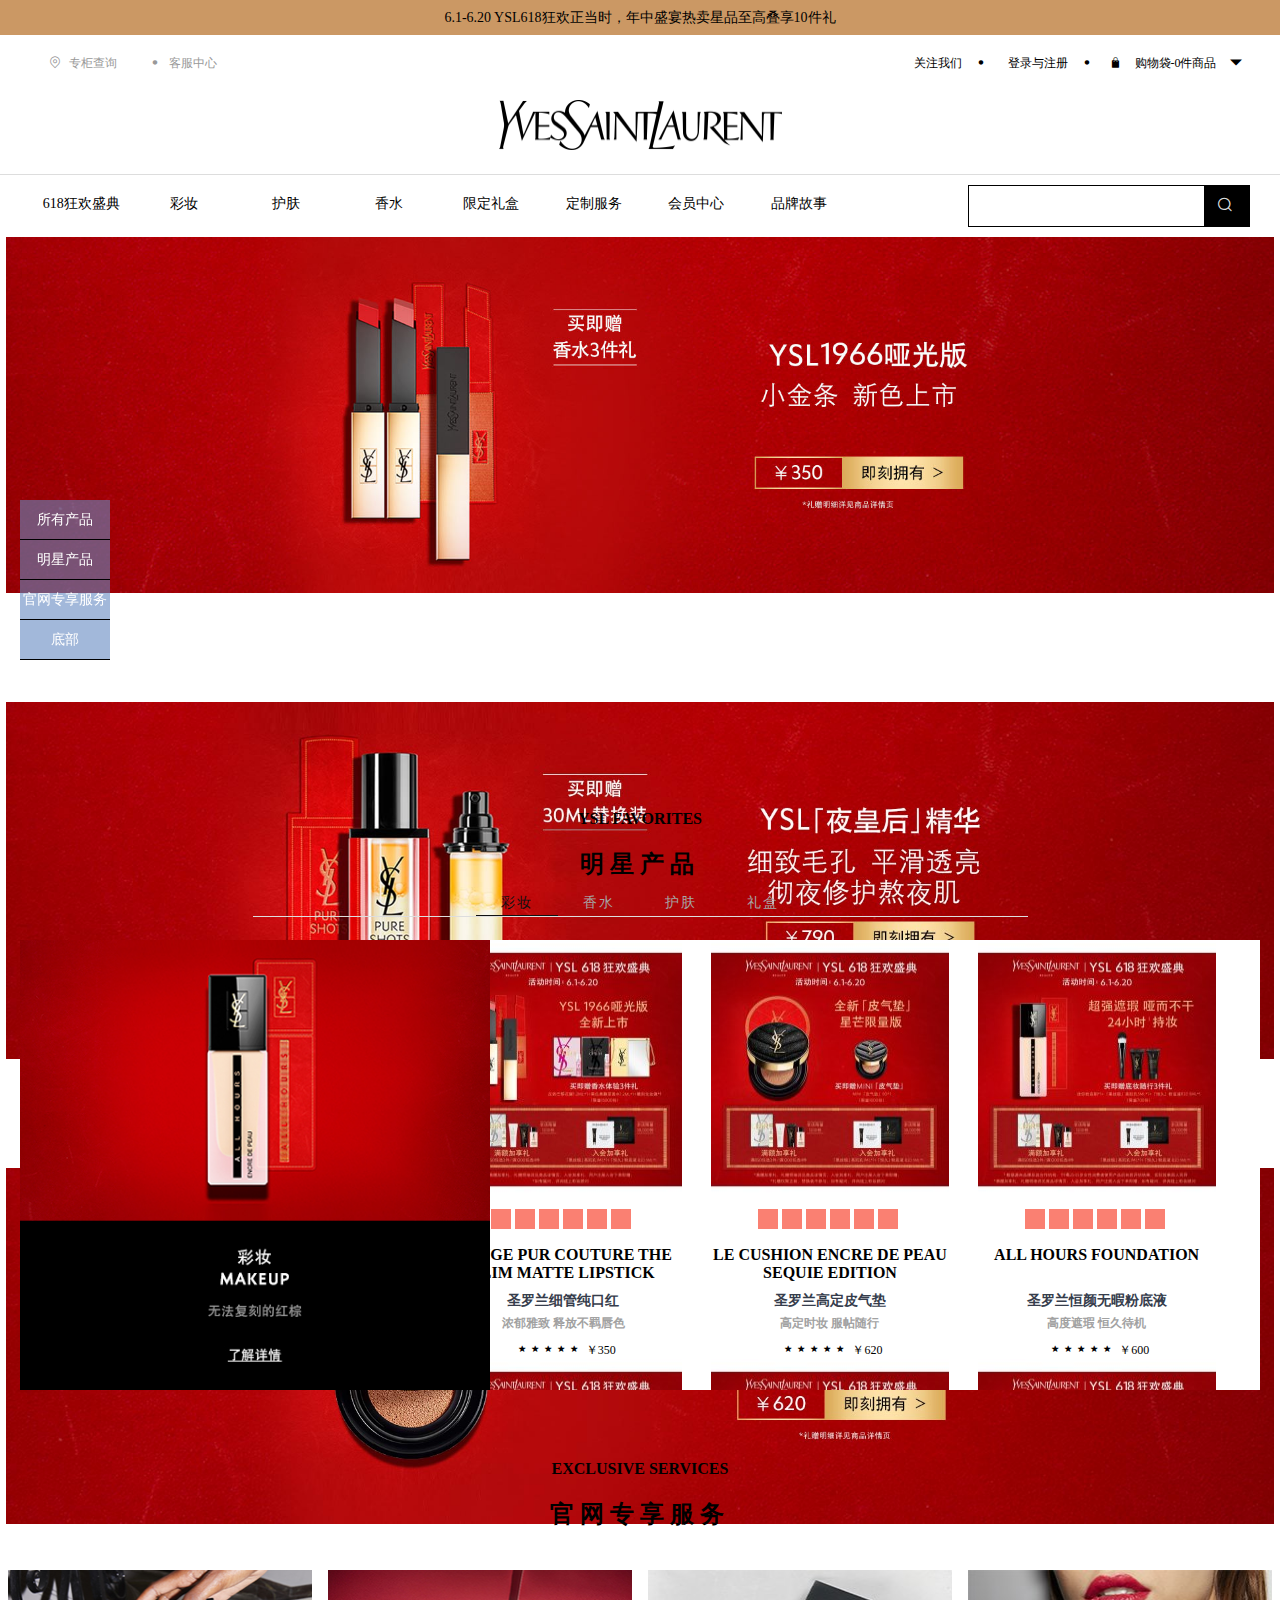
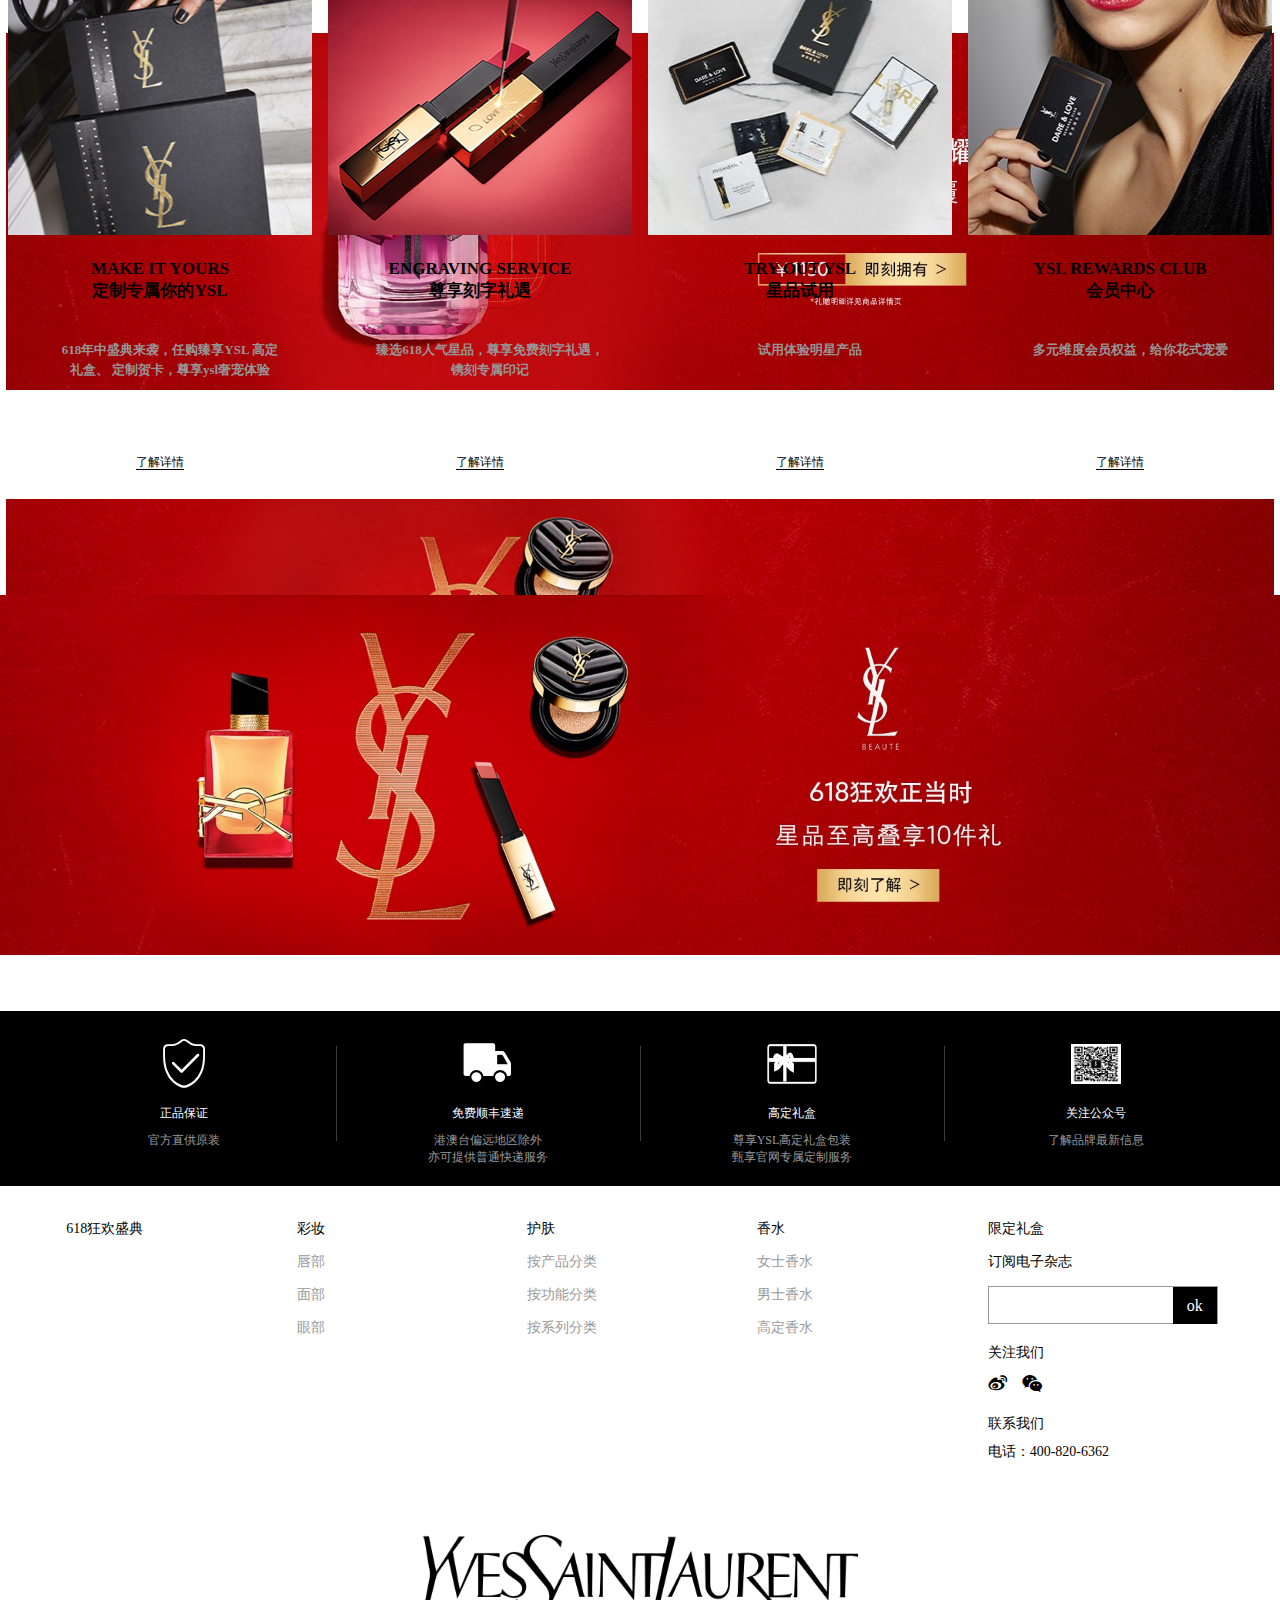
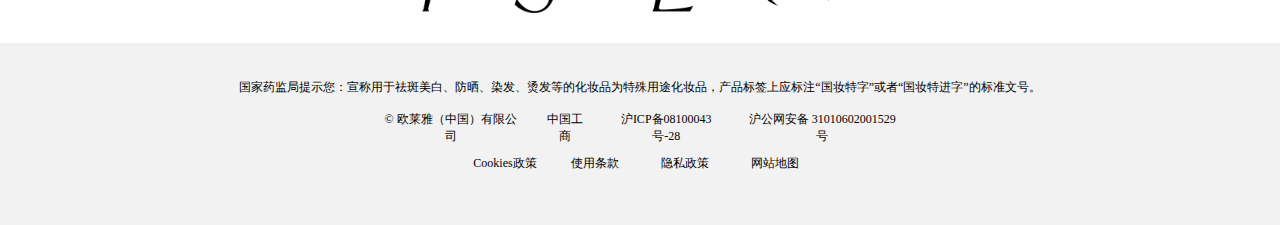
==== index.html @ fade4002 "第一次静态提交" ====
<!DOCTYPE html>
<html lang="en">

<head>
      <meta charset="UTF-8">
      <meta http-equiv="X-UA-Compatible" content="IE=edge">
      <meta name="viewport" content="width=device-width, initial-scale=1.0">
      <title>ysl:圣罗兰官网</title>
      <link rel="stylesheet" href="https://cdn.bootcdn.net/ajax/libs/Swiper/6.5.8/swiper-bundle.css">
      <link rel="stylesheet" href="./css/index.css">
      <link rel="stylesheet" href="./static/font/iconfont.css">
</head>

<body>
      <!-- 头部 -->
      <header class="section">
            <!-- 顶部信息栏 -->
            <p class="TopInformation">
                  6.1-6.20 YSL618狂欢正当时，年中盛宴热卖星品至高叠享10件礼
            </p>
            <div class="header-container">
                  <div class="header-containerLeft">
                        <ul>
                              <li>
                                    <span class="iconfont icon-location"></span>
                                    <a href="#none">专柜查询</a>
                              </li>
                              <li>
                                    <span class="iconfont icon-heidian"></span>
                                    <a href="#none" class="headerCall">客服中心</a>
                              </li>
                              <div class="callBox">
                                    <div class="callLeft">
                                          <h4>
                                                我能帮到您什么？
                                          </h4>
                                          <div class="callButton">
                                                <div>
                                                      <p><a href="">常见问题</a></p>
                                                      <p><a href="">订单跟踪</a></p>
                                                      <p><a href="">订购信息</a></p>
                                                </div>
                                                <div>
                                                      <p><a href="">选择我们的原因</a></p>
                                                      <p><a href="">送货与退货</a></p>
                                                      <p><a href="">通用销售条款</a></p>
                                                </div>
                                          </div>
                                    </div>
                                    <div class="callRight">
                                          <h4>联系我们</h4>
                                          <div>
                                                <p style="font-weight: 700;">400-820-6362(9:00-18:00)</p>
                                                <p><a href="">在线咨询</a></p>
                                                <p>我们提供一周五天服务</p>
                                          </div>
                                    </div>

                              </div>
                        </ul>
                        <ul class="header-containerRight">
                              <li class="attention">
                                    <span>关注我们</span>
                                    <span class="iconfont icon-heidian"></span>
                              </li>
                              <li>
                                    <span><a href="./register.html" style="color: black;">登录与注册</a></span>
                                    <span class="iconfont icon-heidian"></span>
                              </li>
                              <li>
                                    <span class="iconfont icon-gouwudai1"></span>
                                    <span>购物袋-0件商品</span>
                                    <span class="iconfont icon-sanjiaojiantou"></span>
                              </li>
                        </ul>
                        <div class="header-attention">
                              <div class="attentionLeft" style="margin-right: 30px;">
                                    <img src="./static/img/小程序.jpg" alt="">
                                    <p>小程序商场</p>
                              </div>
                              <div class="“attentionRight">
                                    <img src="./static/img/微信公众号.png" alt="">
                                    <p>微信公众号</p>
                              </div>

                        </div>
                  </div>
                  <!-- logo -->
                  <div class="logo">
                        <img src="./static/img/download.png" alt="">
                  </div>
            </div>
      </header>
      <!-- 导航 -->
      <nav>
            <div class="navSlide">
                  <div class="navbox">
                        <ul class="nav">
                              <li><a href="./index.html" >
                                          618狂欢盛典
                                    </a></li>
                              <li class="btn">彩妆</li>
                              <li class="btn">护肤</li>
                              <li class="btn">
                                    <a href="./list.html" >
                                          香水
                                    </a>
                              </li>
                              <li>限定礼盒</li>
                              <li>定制服务</li>
                              <li>会员中心</li>
                              <li>品牌故事</li>
                        </ul>
                        <!-- 搜索框 -->
                        <div class="navRight">
                              <form action="">
                                    <div class="search">
                                          <input type="text" id="search">
                                          <ul id="list">

                                          </ul>
                                          <span class="iconfont icon-fangdajing" style="font-size: 30px;"></span>
                                    </div>

                              </form>
                        </div>
                  </div>

                  <!-- 二级菜单 -->

                  <div class="submenu">
                        <!-- 彩妆二级菜单 -->
                        <div class="makeUpSubmenu">
                              <!-- 菜单 -->
                              <div class="submenuTop">
                                    <ul>
                                          <li>唇部</li>
                                          <li>唇膏</li>
                                          <li>唇釉</li>
                                    </ul>
                                    <ul>
                                          <li>面部</li>
                                          <li>妆前隔离</li>
                                          <li>粉底</li>
                                          <li>粉饼</li>
                                          <li>明彩笔</li>
                                          <li>散粉</li>
                                          <li>腮红</li>
                                    </ul>
                                    <ul>
                                          <li>眼部</li>
                                          <li>睫毛膏</li>
                                          <li>眉笔</li>
                                          <li>眼影</li>
                                    </ul>
                              </div>
                              <!-- 菜单图片 -->
                              <div class="submenuButton">
                                    <div class="ImgLeft">
                                          <img src="./static/img/小金条.jpg" alt="">
                                          <div>
                                                <p>YSL「小金条」N°1966</p>
                                                <p>无法复刻的红棕</p>
                                                <a href="https://www.yslbeautycn.com/item/00286YSL">了解详情</a>
                                          </div>
                                    </div>
                                    <div class="ImgRight">
                                          <img src="./static/img/气垫.jpg" alt="">
                                          <div>
                                                <p>YSL「皮气垫」星芒限定版</p>
                                                <p>高定闪片耀世来袭</p>
                                                <a href="https://www.yslbeautycn.com/item/00820YSL">了解详情</a>
                                          </div>

                                    </div>
                              </div>
                        </div>
                        <!-- 护肤二级菜单 -->
                        <div class="makeUpSubmenu">
                              <!-- 菜单 -->
                              <div class="submenuTop">
                                    <ul>
                                          <li>按产品分类</li>
                                          <li>隔离防晒</li>
                                          <li>卸妆清洁</li>
                                          <li>爽肤水</li>
                                          <li>精华</li>
                                          <li>面霜/乳液</li>
                                          <li>眼唇护理</li>
                                    </ul>
                                    <ul>
                                          <li>按功能分类</li>
                                          <li>全校青春</li>
                                          <li>至臻奢护</li>
                                          <li>基础亮颜</li>
                                    </ul>
                                    <ul>
                                          <li>按系列分类</li>
                                          <li>高能修护系列</li>
                                          <li>妍活青春</li>
                                          <li>藏金奢妍</li>
                                          <li>超模绝密</li>
                                    </ul>
                              </div>
                              <!-- 菜单图片 -->
                              <div class="submenuButton">
                                    <div class="ImgLeft">
                                          <img src="./static/img/精华.jpg" alt="">
                                          <div>
                                                <p>圣罗兰夜皇后精华</p>
                                                <p>细致毛孔 平滑透亮</p>
                                                <a href="https://www.yslbeautycn.com/item/00386YSL-002">了解详情</a>
                                          </div>
                                    </div>
                                    <div class="ImgRight">
                                          <img src="./static/img/防晒.jpg" alt="">
                                          <div>
                                                <p>高能小滴管防晒乳</p>
                                                <p>高能防晒 8倍轻薄</p>
                                                <a href="https://www.yslbeautycn.com/item/000226YSL-001">了解详情</a>
                                          </div>

                                    </div>
                              </div>
                        </div>

                        <!-- 香水二级菜单 -->
                        <div class="makeUpSubmenu">
                              <!-- 菜单 -->
                              <div class="submenuTop">
                                    <ul>
                                          <li>女士香水</li>
                                          <li>全新圣罗兰女士香水</li>
                                          <li>反转巴黎香水</li>
                                          <li>黑色奥飘茗香水</li>
                                    </ul>
                                    <ul>
                                          <li>男士香水</li>
                                          <li>Y男士香水</li>
                                    </ul>
                                    <ul>
                                          <li>高定香水</li>
                                          <li>衣典香水</li>
                                    </ul>
                              </div>
                              <!-- 菜单图片 -->
                              <div class="submenuButton">
                                    <div class="ImgLeft">
                                          <img src="./static/img/香水.jpg" alt="">
                                          <div>
                                                <p>全新圣罗兰女士香水</p>
                                                <p>刚柔并济 自在由我</p>
                                                <a href="https://www.yslbeautycn.com/item/00395YSL-002">了解详情</a>
                                          </div>
                                    </div>
                                    <div class="ImgRight">
                                          <img src="./static/img/翻转巴黎.jpg" alt="">
                                          <div>
                                                <p>圣罗兰反转巴黎女士香水</p>
                                                <p>爱 就要天翻地覆</p>
                                                <a href="https://www.yslbeautycn.com/item/000422YSL-002">了解详情</a>
                                          </div>

                                    </div>
                              </div>
                        </div>

                  </div>
            </div>
      </nav>
      <!-- 轮播图 -->
      <div class="swiper-container" id="swiper">
            <!-- 图片 -->
            <div class="swiper-wrapper">
                  <div class="swiper-slide">
                        <img src="./static/img/download.jpg" alt="">
                  </div>
                  <div class="swiper-slide">
                        <img src="./static/img/download-1.jpg" alt="">
                  </div>
                  <div class="swiper-slide">
                        <img src="./static/img/download-2.jpg" alt="">
                  </div>
                  <div class="swiper-slide">
                        <img src="./static/img/download-3.jpg" alt="">
                  </div>
                  <div class="swiper-slide">
                        <img src="./static/img/download-4.jpg" alt="">
                  </div>
            </div>
            <!-- 下一个按钮 -->
            <div class="swiper-button-next"></div>
            <!-- <div class="swiper-button-next swiper-button-white" style="width: 20px;"></div> -->
            <!-- 上一个按钮 -->
            <div class="swiper-button-prev"></div>
            <!-- <div class="swiper-button-prev swiper-button-white"></div> -->
            <!-- 分页器 -->
            <div class="swiper-pagination"></div>
      </div>
      <!-- 主体部分 -->
      <main>
            <!-- 明星产品 -->
            <div class="section">
                  <p>YSL FAVORITES</p>
                  <p class="title-cn">明星产品</p>
                  <div>
                        <ul class="favorites-nav">
                              <li class="active">彩妆</li>
                              <li>香水</li>
                              <li>护肤</li>
                              <li>礼盒</li>
                        </ul>
                        <!-- 选项卡 -->
                        <div class="tabbox">
                              <!-- 彩妆 -->
                              <div class="recommendation" style="z-index:99;">
                                    <!-- 左边的图片 -->
                                    <div class="recommendationImg">
                                          <img src="./static/img/01.jpg" alt="">
                                    </div>
                                    <!-- 右边的轮播图 -->
                                    <div class="swiper-container" id="box">
                                          <div class="swiper-wrapper">
                                                <!-- 第一页 -->
                                                <div class="swiper-slide" id="recommendationTabs">
                                                      <!-- 推荐口红 -->
                                                      <div class="tabimg">
                                                            <img src="./static/img/04.jpg" class="img" alt="">
                                                            <!-- 遮罩层 -->
                                                            <div class="mask">
                                                                  <p>立即购买</p>
                                                                  <a
                                                                        href="https://www.yslbeautycn.com/item/00286YSL-028">查看详情</a>
                                                            </div>
                                                            <div class="tabColour">
                                                                  <div class="tabColourSwapper">
                                                                        <span></span>
                                                                        <span></span>
                                                                        <span></span>
                                                                        <span></span>
                                                                        <span></span>
                                                                        <span></span>
                                                                        <span></span>
                                                                        <span></span>
                                                                        <span></span>
                                                                        <span></span>
                                                                        <span></span>
                                                                        <span></span>
                                                                        <span></span>
                                                                        <span></span>
                                                                        <span></span>
                                                                        <span></span>
                                                                        <span></span>
                                                                  </div>
                                                            </div>
                                                            <p class="taben">
                                                                  ROUGE PUR COUTURE THE SLIM MATTE LIPSTICK
                                                            </p>
                                                            <p class="tabcn">
                                                                  圣罗兰细管纯口红
                                                            </p>
                                                            <p class="tabFeature">
                                                                  浓郁雅致 释放不羁唇色
                                                            </p>
                                                            <div class="tabPrice">
                                                                  <div>
                                                                        <span class="iconfont icon-start"></span>
                                                                        <span class="iconfont icon-start"></span>
                                                                        <span class="iconfont icon-start"></span>
                                                                        <span class="iconfont icon-start"></span>
                                                                        <span class="iconfont icon-start"></span>

                                                                  </div>
                                                                  <span>￥350</span>
                                                            </div>

                                                      </div>
                                                      <!-- 推荐气垫 -->
                                                      <div class="tabimg">
                                                            <img src="./static/img/06.jpg" class="img" alt="">
                                                            <div class="mask">
                                                                  <p>立即购买</p>
                                                                  <a
                                                                        href="https://www.yslbeautycn.com/item/00286YSL-028">查看详情</a>
                                                            </div>
                                                            <div class="tabColour">
                                                                  <div class="tabColourSwapper">
                                                                        <span></span>
                                                                        <span></span>
                                                                        <span></span>
                                                                        <span></span>
                                                                        <span></span>
                                                                        <span></span>
                                                                        <span></span>
                                                                        <span></span>
                                                                        <span></span>
                                                                        <span></span>
                                                                        <span></span>
                                                                        <span></span>
                                                                        <span></span>
                                                                        <span></span>
                                                                        <span></span>
                                                                        <span></span>
                                                                        <span></span>
                                                                  </div>

                                                            </div>
                                                            <p class="taben">
                                                                  LE CUSHION ENCRE DE PEAU SEQUIE EDITION
                                                            </p>
                                                            <p class="tabcn">
                                                                  圣罗兰高定皮气垫
                                                            </p>
                                                            <p class="tabFeature">
                                                                  高定时妆 服帖随行
                                                            </p>
                                                            <div class="tabPrice">
                                                                  <div>
                                                                        <span class="iconfont icon-start"></span>
                                                                        <span class="iconfont icon-start"></span>
                                                                        <span class="iconfont icon-start"></span>
                                                                        <span class="iconfont icon-start"></span>
                                                                        <span class="iconfont icon-start"></span>

                                                                  </div>
                                                                  <span>￥620</span>
                                                            </div>

                                                      </div>


                                                      <!-- 推荐粉底液 -->
                                                      <div class="tabimg">
                                                            <img src="./static/img/07.jpg" class="img" alt="">
                                                            <div class="mask">
                                                                  <p>立即购买</p>
                                                                  <a
                                                                        href="https://www.yslbeautycn.com/item/00286YSL-028">查看详情</a>
                                                            </div>
                                                            <div class="tabColour">
                                                                  <div class="tabColourSwapper">
                                                                        <span></span>
                                                                        <span></span>
                                                                        <span></span>
                                                                        <span></span>
                                                                        <span></span>
                                                                        <span></span>
                                                                        <span></span>
                                                                        <span></span>
                                                                        <span></span>
                                                                        <span></span>
                                                                        <span></span>
                                                                        <span></span>
                                                                        <span></span>
                                                                        <span></span>
                                                                        <span></span>
                                                                        <span></span>
                                                                        <span></span>
                                                                  </div>
                                                            </div>
                                                            <p class="taben">
                                                                  ALL HOURS FOUNDATION
                                                            </p>
                                                            <p class="tabcn">
                                                                  圣罗兰恒颜无暇粉底液
                                                            </p>
                                                            <p class="tabFeature">
                                                                  高度遮瑕 恒久待机
                                                            </p>
                                                            <div class="tabPrice">
                                                                  <div>
                                                                        <span class="iconfont icon-start"></span>
                                                                        <span class="iconfont icon-start"></span>
                                                                        <span class="iconfont icon-start"></span>
                                                                        <span class="iconfont icon-start"></span>
                                                                        <span class="iconfont icon-start"></span>

                                                                  </div>
                                                                  <span>￥600</span>
                                                            </div>
                                                      </div>
                                                </div>
                                                <!-- 第二页 -->
                                                <div class="swiper-slide">
                                                      <!-- 推荐口红 -->
                                                      <div class="tabimg">
                                                            <img src="./static/img/03.jpg" class="img" alt="">
                                                            <div class="mask">
                                                                  <p>立即购买</p>
                                                                  <a
                                                                        href="https://www.yslbeautycn.com/item/00286YSL-028">查看详情</a>
                                                            </div>
                                                            <div class="tabColour">
                                                                  <div class="tabColourSwapper">
                                                                        <span></span>
                                                                        <span></span>
                                                                        <span></span>
                                                                        <span></span>
                                                                        <span></span>
                                                                        <span></span>
                                                                        <span></span>
                                                                        <span></span>
                                                                        <span></span>
                                                                        <span></span>
                                                                        <span></span>
                                                                        <span></span>
                                                                        <span></span>
                                                                        <span></span>
                                                                        <span></span>
                                                                        <span></span>
                                                                        <span></span>
                                                                  </div>
                                                            </div>
                                                            <p class="taben">
                                                                  ROUGE PUR COUTURE LIPSTICK
                                                            </p>
                                                            <p class="tabcn">
                                                                  圣罗兰纯口红
                                                            </p>
                                                            <p class="tabFeature">
                                                                  高定设计 馥郁纯正
                                                            </p>
                                                            <div class="tabPrice">
                                                                  <div>
                                                                        <span class="iconfont icon-start"></span>
                                                                        <span class="iconfont icon-start"></span>
                                                                        <span class="iconfont icon-start"></span>
                                                                        <span class="iconfont icon-start"></span>
                                                                        <span class="iconfont icon-start"></span>

                                                                  </div>
                                                                  <span>￥335</span>
                                                            </div>

                                                      </div>
                                                      <!-- 推荐气垫 -->
                                                      <div class="tabimg">
                                                            <img src="./static/img/02.jpg" class="img" alt="">
                                                            <div class="mask">
                                                                  <p>立即购买</p>
                                                                  <a
                                                                        href="https://www.yslbeautycn.com/item/00286YSL-028">查看详情</a>
                                                            </div>
                                                            <div class="tabColour">
                                                                  <div class="tabColourSwapper">
                                                                        <span></span>
                                                                        <span></span>
                                                                        <span></span>
                                                                        <span></span>
                                                                        <span></span>
                                                                        <span></span>
                                                                        <span></span>
                                                                        <span></span>
                                                                        <span></span>
                                                                        <span></span>
                                                                        <span></span>
                                                                        <span></span>
                                                                        <span></span>
                                                                        <span></span>
                                                                        <span></span>
                                                                        <span></span>
                                                                        <span></span>
                                                                  </div>

                                                            </div>
                                                            <p class="taben">
                                                                  VERNIS A LEVRES VINYL CREAM
                                                            </p>
                                                            <p class="tabcn">
                                                                  圣罗兰黑管唇釉
                                                            </p>
                                                            <p class="tabFeature">
                                                                  乳霜般舒适 胶质般闪耀 黑胶般持久
                                                            </p>
                                                            <div class="tabPrice">
                                                                  <div>
                                                                        <span class="iconfont icon-start"></span>
                                                                        <span class="iconfont icon-start"></span>
                                                                        <span class="iconfont icon-start"></span>
                                                                        <span class="iconfont icon-start"></span>
                                                                        <span class="iconfont icon-start"></span>

                                                                  </div>
                                                                  <span>￥335</span>
                                                            </div>

                                                      </div>


                                                      <!-- 推荐粉底液 -->
                                                      <div class="tabimg">
                                                            <img src="./static/img/05.jpg" class="img" alt="">
                                                            <div class="mask">
                                                                  <p>立即购买</p>
                                                                  <a
                                                                        href="https://www.yslbeautycn.com/item/00286YSL-028">查看详情</a>
                                                            </div>
                                                            <div class="tabColour">
                                                                  <div class="tabColourSwapper">
                                                                        <span></span>
                                                                        <span></span>
                                                                        <span></span>
                                                                        <span></span>
                                                                        <span></span>
                                                                        <span></span>
                                                                        <span></span>
                                                                        <span></span>
                                                                        <span></span>
                                                                        <span></span>
                                                                        <span></span>
                                                                        <span></span>
                                                                        <span></span>
                                                                        <span></span>
                                                                        <span></span>
                                                                        <span></span>
                                                                        <span></span>
                                                                  </div>
                                                            </div>
                                                            <p class="taben">
                                                                  ROUGE PUR COUTURE THE SLIM GLOW MATTE
                                                            </p>
                                                            <p class="tabcn">
                                                                  圣罗兰细管柔光纯口红
                                                            </p>
                                                            <p class="tabFeature">
                                                                  不羁新色 裸感哑光
                                                            </p>
                                                            <div class="tabPrice">
                                                                  <div>
                                                                        <span class="iconfont icon-start"></span>
                                                                        <span class="iconfont icon-start"></span>
                                                                        <span class="iconfont icon-start"></span>
                                                                        <span class="iconfont icon-start"></span>
                                                                        <span class="iconfont icon-start"></span>

                                                                  </div>
                                                                  <span>￥350</span>
                                                            </div>
                                                      </div>
                                                </div>
                                          </div>
                                          <div class="swiper-button-next"></div>
                                          <div class="swiper-button-prev"></div>
                                          <div class="swiper-pagination"></div>
                                    </div>


                              </div>
                              <!-- 香水 -->
                              <div class="recommendation">
                                    <!-- 左边的图片 -->
                                    <div class="recommendationImg">
                                          <img src="./static/img/香水1.jpg" alt="">
                                    </div>
                                    <!-- 右边的轮播图 -->
                                    <div class="swiper-container" id="box">
                                          <div class="swiper-wrapper">
                                                <!-- 第一页 -->
                                                <div class="swiper-slide" id="recommendationTabs">
                                                      <!-- 推荐口红 -->
                                                      <div class="tabimg">
                                                            <img src="./static/img/香水2.jpg" class="img" alt="">
                                                            <!-- 遮罩层 -->
                                                            <div class="mask">
                                                                  <p>立即购买</p>
                                                                  <a
                                                                        href="https://www.yslbeautycn.com/item/00286YSL-028">查看详情</a>
                                                            </div>
                                                            <div class="tabColour">
                                                                  <div class="tabColourSwapper">
                                                                        <!-- span -->
                                                                  </div>
                                                            </div>
                                                            <p class="taben">
                                                                  LIBRE EAU DE PARFUM
                                                            </p>
                                                            <p class="tabcn">
                                                                  圣罗兰自由之水
                                                            </p>
                                                            <p class="tabFeature">
                                                                  馥奇花香 肆意如我
                                                            </p>
                                                            <div class="tabPrice">
                                                                  <div>
                                                                        <span class="iconfont icon-start"></span>
                                                                        <span class="iconfont icon-start"></span>
                                                                        <span class="iconfont icon-start"></span>
                                                                        <span class="iconfont icon-start"></span>
                                                                        <span class="iconfont icon-start"></span>

                                                                  </div>
                                                                  <span>￥1130</span>
                                                            </div>

                                                      </div>
                                                      <!-- 推荐气垫 -->
                                                      <div class="tabimg">
                                                            <img src="./static/img/香水3.jpg" class="img" alt="">
                                                            <div class="mask">
                                                                  <p>立即购买</p>
                                                                  <a
                                                                        href="https://www.yslbeautycn.com/item/00286YSL-028">查看详情</a>
                                                            </div>
                                                            <div class="tabColour">
                                                                  <div class="tabColourSwapper">
                                                                        <!-- <span></span> -->
                                                                  </div>

                                                            </div>
                                                            <p class="taben">
                                                                  MON PARIS INTENSEMENT
                                                            </p>
                                                            <p class="tabcn">
                                                                  圣罗兰反转巴黎花耀香水
                                                            </p>
                                                            <p class="tabFeature">
                                                                  爱 就要天翻地覆
                                                            </p>
                                                            <div class="tabPrice">
                                                                  <div>
                                                                        <span class="iconfont icon-start"></span>
                                                                        <span class="iconfont icon-start"></span>
                                                                        <span class="iconfont icon-start"></span>
                                                                        <span class="iconfont icon-start"></span>
                                                                        <span class="iconfont icon-start"></span>

                                                                  </div>
                                                                  <span>￥1130</span>
                                                            </div>

                                                      </div>


                                                      <!-- 推荐粉底液 -->
                                                      <div class="tabimg">
                                                            <img src="./static/img/香水4.jpg" class="img" alt="">
                                                            <div class="mask">
                                                                  <p>立即购买</p>
                                                                  <a
                                                                        href="https://www.yslbeautycn.com/item/00286YSL-028">查看详情</a>
                                                            </div>
                                                            <div class="tabColour">
                                                                  <div class="tabColourSwapper">
                                                                        <!-- <span></span> -->

                                                                  </div>
                                                            </div>
                                                            <p class="taben">
                                                                  BLACK OPIUM EAU DE PARFUM SPRAY
                                                            </p>
                                                            <p class="tabcn">
                                                                  圣罗兰黑色奥飘茗女士香水
                                                            </p>
                                                            <p class="tabFeature">
                                                                  释放深邃神秘气息
                                                            </p>
                                                            <div class="tabPrice">
                                                                  <div>
                                                                        <span class="iconfont icon-start"></span>
                                                                        <span class="iconfont icon-start"></span>
                                                                        <span class="iconfont icon-start"></span>
                                                                        <span class="iconfont icon-start"></span>
                                                                        <span class="iconfont icon-start"></span>

                                                                  </div>
                                                                  <span>￥1130</span>
                                                            </div>
                                                      </div>
                                                </div>
                                                <!-- 第二页 -->
                                                <div class="swiper-slide">
                                                      <!-- 推荐口红 -->
                                                      <div class="tabimg">
                                                            <img src="./static/img/香水5.jpg" class="img" alt="">
                                                            <div class="mask">
                                                                  <p>立即购买</p>
                                                                  <a
                                                                        href="https://www.yslbeautycn.com/item/00286YSL-028">查看详情</a>
                                                            </div>
                                                            <div class="tabColour">
                                                                  <div class="tabColourSwapper">
                                                                        <!-- <span></span> -->

                                                                  </div>
                                                            </div>
                                                            <p class="taben">
                                                                  BLACK OPIUM EAU DE PARFUM SPRAY
                                                            </p>
                                                            <p class="tabcn">
                                                                  圣罗兰黑色奥飘茗女士香水
                                                            </p>
                                                            <p class="tabFeature">
                                                                  释放深邃神秘气息
                                                            </p>
                                                            <div class="tabPrice">
                                                                  <div>
                                                                        <span class="iconfont icon-start"></span>
                                                                        <span class="iconfont icon-start"></span>
                                                                        <span class="iconfont icon-start"></span>
                                                                        <span class="iconfont icon-start"></span>
                                                                        <span class="iconfont icon-start"></span>

                                                                  </div>
                                                                  <span>￥1130</span>
                                                            </div>

                                                      </div>
                                                      <!-- 推荐气垫 -->
                                                      <div class="tabimg">
                                                            <img src="./static/img/香水6.jpg" class="img" alt="">
                                                            <div class="mask">
                                                                  <p>立即购买</p>
                                                                  <a
                                                                        href="https://www.yslbeautycn.com/item/00286YSL-028">查看详情</a>
                                                            </div>
                                                            <div class="tabColour">
                                                                  <div class="tabColourSwapper">
                                                                        <!-- <span></span> -->

                                                                  </div>

                                                            </div>
                                                            <p class="taben">
                                                                  EAU DE PARFUM BLOUSE
                                                            </p>
                                                            <p class="tabcn">
                                                                  圣罗兰衣典香水 衬衣
                                                            </p>
                                                            <p class="tabFeature">
                                                                  高定花香 飘逸性感
                                                            </p>
                                                            <div class="tabPrice">
                                                                  <div>
                                                                        <span class="iconfont icon-start"></span>
                                                                        <span class="iconfont icon-start"></span>
                                                                        <span class="iconfont icon-start"></span>
                                                                        <span class="iconfont icon-start"></span>
                                                                        <span class="iconfont icon-start"></span>

                                                                  </div>
                                                                  <span>￥1450</span>
                                                            </div>

                                                      </div>


                                                      <!-- 推荐粉底液 -->
                                                      <div class="tabimg">
                                                            <img src="./static/img/香水7.jpg" class="img" alt="">
                                                            <div class="mask">
                                                                  <p>立即购买</p>
                                                                  <a
                                                                        href="https://www.yslbeautycn.com/item/00286YSL-028">查看详情</a>
                                                            </div>
                                                            <div class="tabColour">
                                                                  <div class="tabColourSwapper">
                                                                        <!-- <span></span> -->

                                                                  </div>
                                                            </div>
                                                            <p class="taben">
                                                                  MON PARIS FLORAL EAU DE PARFUM
                                                            </p>
                                                            <p class="tabcn">
                                                                  圣罗兰反转巴黎女士花溢香水
                                                            </p>
                                                            <p class="tabFeature">
                                                                  恣意逐爱 敢爱就来
                                                            </p>
                                                            <div class="tabPrice">
                                                                  <div>
                                                                        <span class="iconfont icon-start"></span>
                                                                        <span class="iconfont icon-start"></span>
                                                                        <span class="iconfont icon-start"></span>
                                                                        <span class="iconfont icon-start"></span>
                                                                        <span class="iconfont icon-start"></span>

                                                                  </div>
                                                                  <span>￥1130</span>
                                                            </div>
                                                      </div>
                                                </div>
                                          </div>
                                          <div class="swiper-button-next"></div>
                                          <div class="swiper-button-prev"></div>
                                          <div class="swiper-pagination"></div>
                                    </div>
                              </div>
                              <!-- 护肤 -->
                              <div class="recommendation">
                                    <!-- 左边的图片 -->
                                    <div class="recommendationImg">
                                          <img src="./static/img/护肤1.jpg" alt="">
                                    </div>
                                    <!-- 右边的轮播图 -->
                                    <div class="swiper-container" id="box">
                                          <div class="swiper-wrapper">
                                                <!-- 第一页 -->
                                                <div class="swiper-slide" id="recommendationTabs">
                                                      <!-- 推荐口红 -->
                                                      <div class="tabimg">
                                                            <img src="./static/img/护肤2.jpg" class="img" alt="">
                                                            <!-- 遮罩层 -->
                                                            <div class="mask">
                                                                  <p>立即购买</p>
                                                                  <a
                                                                        href="https://www.yslbeautycn.com/item/00286YSL-028">查看详情</a>
                                                            </div>
                                                            <div class="tabColour">
                                                                  <div class="tabColourSwapper">
                                                                        <!-- span -->
                                                                  </div>
                                                            </div>
                                                            <p class="taben">
                                                                  NIGHT REBOOT SERUM
                                                            </p>
                                                            <p class="tabcn">
                                                                  圣罗兰夜皇后精华
                                                            </p>
                                                            <p class="tabFeature">
                                                                  细致毛孔 平滑透亮
                                                            </p>
                                                            <div class="tabPrice">
                                                                  <div>
                                                                        <span class="iconfont icon-start"></span>
                                                                        <span class="iconfont icon-start"></span>
                                                                        <span class="iconfont icon-start"></span>
                                                                        <span class="iconfont icon-start"></span>
                                                                        <span class="iconfont icon-start"></span>

                                                                  </div>
                                                                  <span>￥790</span>
                                                            </div>

                                                      </div>
                                                      <!-- 推荐气垫 -->
                                                      <div class="tabimg">
                                                            <img src="./static/img/护肤3.jpg" class="img" alt="">
                                                            <div class="mask">
                                                                  <p>立即购买</p>
                                                                  <a
                                                                        href="https://www.yslbeautycn.com/item/00286YSL-028">查看详情</a>
                                                            </div>
                                                            <div class="tabColour">
                                                                  <div class="tabColourSwapper">
                                                                        <!-- <span></span> -->
                                                                  </div>

                                                            </div>
                                                            <p class="taben">
                                                                  AIRTHIN UV DEFENDER SPF50+/ PA++++
                                                            </p>
                                                            <p class="tabcn">
                                                                  圣罗兰高能小滴管防晒乳
                                                            </p>
                                                            <p class="tabFeature">
                                                                  高能防晒 8倍轻薄
                                                            </p>
                                                            <div class="tabPrice">
                                                                  <div>
                                                                        <span class="iconfont icon-start"></span>
                                                                        <span class="iconfont icon-start"></span>
                                                                        <span class="iconfont icon-start"></span>
                                                                        <span class="iconfont icon-start"></span>
                                                                        <span class="iconfont icon-start"></span>

                                                                  </div>
                                                                  <span>￥520</span>
                                                            </div>

                                                      </div>


                                                      <!-- 推荐粉底液 -->
                                                      <div class="tabimg">
                                                            <img src="./static/img/护肤4.jpg" class="img" alt="">
                                                            <div class="mask">
                                                                  <p>立即购买</p>
                                                                  <a
                                                                        href="https://www.yslbeautycn.com/item/00286YSL-028">查看详情</a>
                                                            </div>
                                                            <div class="tabColour">
                                                                  <div class="tabColourSwapper">
                                                                        <!-- <span></span> -->

                                                                  </div>
                                                            </div>
                                                            <p class="taben">
                                                                  TOP SECRETS INSTANT MOISTURE GLOW
                                                            </p>
                                                            <p class="tabcn">
                                                                  圣罗兰亮颜亮肌乳
                                                            </p>
                                                            <p class="tabFeature">
                                                                  平滑肌肤 长效水润 妆容持久无暇
                                                            </p>
                                                            <div class="tabPrice">
                                                                  <div>
                                                                        <span class="iconfont icon-start"></span>
                                                                        <span class="iconfont icon-start"></span>
                                                                        <span class="iconfont icon-start"></span>
                                                                        <span class="iconfont icon-start"></span>
                                                                        <span class="iconfont icon-start"></span>

                                                                  </div>
                                                                  <span>￥520</span>
                                                            </div>
                                                      </div>
                                                </div>
                                                <!-- 第二页 -->
                                                <div class="swiper-slide">
                                                      <!-- 推荐口红 -->
                                                      <div class="tabimg">
                                                            <img src="./static/img/护肤5.jpg" class="img" alt="">
                                                            <div class="mask">
                                                                  <p>立即购买</p>
                                                                  <a
                                                                        href="https://www.yslbeautycn.com/item/00286YSL-028">查看详情</a>
                                                            </div>
                                                            <div class="tabColour">
                                                                  <div class="tabColourSwapper">
                                                                        <!-- <span></span> -->

                                                                  </div>
                                                            </div>
                                                            <p class="taben">
                                                                  HYDRA BOUNCE ESSENCE-IN-LOTION
                                                            </p>
                                                            <p class="tabcn">
                                                                  圣罗兰弹润保湿精华水
                                                            </p>
                                                            <p class="tabFeature">
                                                                  高度滋润 补水保湿
                                                            </p>
                                                            <div class="tabPrice">
                                                                  <div>
                                                                        <span class="iconfont icon-start"></span>
                                                                        <span class="iconfont icon-start"></span>
                                                                        <span class="iconfont icon-start"></span>
                                                                        <span class="iconfont icon-start"></span>
                                                                        <span class="iconfont icon-start"></span>

                                                                  </div>
                                                                  <span>￥600</span>
                                                            </div>

                                                      </div>
                                                      <!-- 推荐气垫 -->
                                                      <div class="tabimg">
                                                            <img src="./static/img/护肤6.jpg" class="img" alt="">
                                                            <div class="mask">
                                                                  <p>立即购买</p>
                                                                  <a
                                                                        href="https://www.yslbeautycn.com/item/00286YSL-028">查看详情</a>
                                                            </div>
                                                            <div class="tabColour">
                                                                  <div class="tabColourSwapper">
                                                                        <!-- <span></span> -->

                                                                  </div>

                                                            </div>
                                                            <p class="taben">
                                                                  PERFECT PLUMPER CREAM
                                                            </p>
                                                            <p class="tabcn">
                                                                  圣罗兰弹润丰盈面霜
                                                            </p>
                                                            <p class="tabFeature">
                                                                  舒缓滋润 淡化纹路
                                                            </p>
                                                            <div class="tabPrice">
                                                                  <div>
                                                                        <span class="iconfont icon-start"></span>
                                                                        <span class="iconfont icon-start"></span>
                                                                        <span class="iconfont icon-start"></span>
                                                                        <span class="iconfont icon-start"></span>
                                                                        <span class="iconfont icon-start"></span>

                                                                  </div>
                                                                  <span>￥880</span>
                                                            </div>

                                                      </div>


                                                      <!-- 推荐粉底液 -->
                                                      <div class="tabimg">
                                                            <img src="./static/img/护肤7.jpg" class="img" alt="">
                                                            <div class="mask">
                                                                  <p>立即购买</p>
                                                                  <a
                                                                        href="https://www.yslbeautycn.com/item/00286YSL-028">查看详情</a>
                                                            </div>
                                                            <div class="tabColour">
                                                                  <div class="tabColourSwapper">
                                                                        <!-- <span></span> -->

                                                                  </div>
                                                            </div>
                                                            <p class="taben">
                                                                  TOP SECRETS MAKEUP SETTING SPRAY
                                                            </p>
                                                            <p class="tabcn">
                                                                  圣罗兰亮颜喷雾
                                                            </p>
                                                            <p class="tabFeature">
                                                                  补水保湿 细腻滋润 持久定妆
                                                            </p>
                                                            <div class="tabPrice">
                                                                  <div>
                                                                        <span class="iconfont icon-start"></span>
                                                                        <span class="iconfont icon-start"></span>
                                                                        <span class="iconfont icon-start"></span>
                                                                        <span class="iconfont icon-start"></span>
                                                                        <span class="iconfont icon-start"></span>

                                                                  </div>
                                                                  <span>￥360</span>
                                                            </div>
                                                      </div>
                                                </div>
                                          </div>
                                          <div class="swiper-button-next"></div>
                                          <div class="swiper-button-prev"></div>
                                          <div class="swiper-pagination"></div>
                                    </div>
                              </div>


                              <!-- 礼盒 -->
                              <div class="recommendation">
                                    <!-- 左边的图片 -->
                                    <div class="recommendationImg">
                                          <img src="./static/img/礼盒1.jpg" alt="">
                                    </div>
                                    <!-- 右边的轮播图 -->
                                    <div class="swiper-container" id="box">
                                          <div class="swiper-wrapper">
                                                <!-- 第一页 -->
                                                <div class="swiper-slide" id="recommendationTabs">
                                                      <!-- 推荐口红 -->
                                                      <div class="tabimg">
                                                            <img src="./static/img/礼盒2.jpg" class="img" alt="">
                                                            <!-- 遮罩层 -->
                                                            <div class="mask">
                                                                  <p>立即购买</p>
                                                                  <a
                                                                        href="https://www.yslbeautycn.com/item/00286YSL-028">查看详情</a>
                                                            </div>
                                                            <div class="tabColour">
                                                                  <div class="tabColourSwapper">
                                                                        <!-- span -->
                                                                  </div>
                                                            </div>
                                                            <p class="taben">
                                                                  ROUGE PUR COUTURE THE SLIM 2 LIPS SET
                                                            </p>
                                                            <p class="tabcn">
                                                                  YSL不羁红妆2支装礼盒
                                                            </p>
                                                            <p class="tabFeature">
                                                                  定义爱你 不定义你
                                                            </p>
                                                            <div class="tabPrice">
                                                                  <div>
                                                                        <span class="iconfont icon-start"></span>
                                                                        <span class="iconfont icon-start"></span>
                                                                        <span class="iconfont icon-start"></span>
                                                                        <span class="iconfont icon-start"></span>
                                                                        <span class="iconfont icon-start"></span>

                                                                  </div>
                                                                  <span>￥700</span>
                                                            </div>

                                                      </div>
                                                      <!-- 推荐气垫 -->
                                                      <div class="tabimg">
                                                            <img src="./static/img/礼盒3.jpg" class="img" alt="">
                                                            <div class="mask">
                                                                  <p>立即购买</p>
                                                                  <a
                                                                        href="https://www.yslbeautycn.com/item/00286YSL-028">查看详情</a>
                                                            </div>
                                                            <div class="tabColour">
                                                                  <div class="tabColourSwapper">
                                                                        <!-- <span></span> -->
                                                                  </div>

                                                            </div>
                                                            <p class="taben">
                                                                  ROUGE PUR COUTURE THE SLIM 4 LIPS SET
                                                            </p>
                                                            <p class="tabcn">
                                                                  YSL不羁红妆4支装礼盒
                                                            </p>
                                                            <p class="tabFeature">
                                                                  定义爱你 不定义你
                                                            </p>
                                                            <div class="tabPrice">
                                                                  <div>
                                                                        <span class="iconfont icon-start"></span>
                                                                        <span class="iconfont icon-start"></span>
                                                                        <span class="iconfont icon-start"></span>
                                                                        <span class="iconfont icon-start"></span>
                                                                        <span class="iconfont icon-start"></span>

                                                                  </div>
                                                                  <span>￥1400</span>
                                                            </div>

                                                      </div>


                                                      <!-- 推荐粉底液 -->
                                                      <div class="tabimg">
                                                            <img src="./static/img/礼盒4.jpg" class="img" alt="">
                                                            <div class="mask">
                                                                  <p>立即购买</p>
                                                                  <a
                                                                        href="https://www.yslbeautycn.com/item/00286YSL-028">查看详情</a>
                                                            </div>
                                                            <div class="tabColour">
                                                                  <div class="tabColourSwapper">
                                                                        <!-- <span></span> -->

                                                                  </div>
                                                            </div>
                                                            <p class="taben">
                                                                  LE CUSHION ENCRE DE PEAU SET
                                                            </p>
                                                            <p class="tabcn">
                                                                  YSL底妆随行限定礼盒
                                                            </p>
                                                            <p class="tabFeature">
                                                                  爱 随你 我 随行
                                                            </p>
                                                            <div class="tabPrice">
                                                                  <div>
                                                                        <span class="iconfont icon-start"></span>
                                                                        <span class="iconfont icon-start"></span>
                                                                        <span class="iconfont icon-start"></span>
                                                                        <span class="iconfont icon-start"></span>
                                                                        <span class="iconfont icon-start"></span>

                                                                  </div>
                                                                  <span>￥970</span>
                                                            </div>
                                                      </div>
                                                </div>
                                                <!-- 第二页 -->
                                                <div class="swiper-slide">
                                                      <!-- 推荐口红 -->
                                                      <div class="tabimg">
                                                            <img src="./static/img/礼盒5.jpg" class="img" alt="">
                                                            <div class="mask">
                                                                  <p>立即购买</p>
                                                                  <a
                                                                        href="https://www.yslbeautycn.com/item/00286YSL-028">查看详情</a>
                                                            </div>
                                                            <div class="tabColour">
                                                                  <div class="tabColourSwapper">
                                                                        <!-- <span></span> -->

                                                                  </div>
                                                            </div>
                                                            <p class="taben">
                                                                  LE CUSHION ENCRE DE PEAU SET
                                                            </p>
                                                            <p class="tabcn">
                                                                  YSL底妆随行限定礼盒
                                                            </p>
                                                            <p class="tabFeature">
                                                                  爱 随你 我 随行
                                                            </p>
                                                            <div class="tabPrice">
                                                                  <div>
                                                                        <span class="iconfont icon-start"></span>
                                                                        <span class="iconfont icon-start"></span>
                                                                        <span class="iconfont icon-start"></span>
                                                                        <span class="iconfont icon-start"></span>
                                                                        <span class="iconfont icon-start"></span>

                                                                  </div>
                                                                  <span>￥700</span>
                                                            </div>

                                                      </div>
                                                      <!-- 推荐气垫 -->
                                                      <div class="tabimg">
                                                            <img src="./static/img/礼盒6.jpg" class="img" alt="">
                                                            <div class="mask">
                                                                  <p>立即购买</p>
                                                                  <a
                                                                        href="https://www.yslbeautycn.com/item/00286YSL-028">查看详情</a>
                                                            </div>
                                                            <div class="tabColour">
                                                                  <div class="tabColourSwapper">
                                                                        <!-- <span></span> -->

                                                                  </div>

                                                            </div>
                                                            <p class="taben">
                                                                  CAPSULE MON PARIS SET
                                                            </p>
                                                            <p class="tabcn">
                                                                  YSL香色浪漫限定礼盒
                                                            </p>
                                                            <p class="tabFeature">
                                                                  定义爱你 不定义你
                                                            </p>
                                                            <div class="tabPrice">
                                                                  <div>
                                                                        <span class="iconfont icon-start"></span>
                                                                        <span class="iconfont icon-start"></span>
                                                                        <span class="iconfont icon-start"></span>
                                                                        <span class="iconfont icon-start"></span>
                                                                        <span class="iconfont icon-start"></span>

                                                                  </div>
                                                                  <span>￥1400</span>
                                                            </div>

                                                      </div>


                                                      <!-- 推荐粉底液 -->
                                                      <div class="tabimg">
                                                            <img src="./static/img/礼盒7.jpg" class="img" alt="">
                                                            <div class="mask">
                                                                  <p>立即购买</p>
                                                                  <a
                                                                        href="https://www.yslbeautycn.com/item/00286YSL-028">查看详情</a>
                                                            </div>
                                                            <div class="tabColour">
                                                                  <div class="tabColourSwapper">
                                                                        <!-- <span></span> -->

                                                                  </div>
                                                            </div>
                                                            <p class="taben">
                                                                  LE CUSHION ENCRE DE PEAU SET
                                                            </p>
                                                            <p class="tabcn">
                                                                  YSL底妆随行限定礼盒
                                                            </p>
                                                            <p class="tabFeature">
                                                                  爱 随你 我 随行
                                                            </p>
                                                            <div class="tabPrice">
                                                                  <div>
                                                                        <span class="iconfont icon-start"></span>
                                                                        <span class="iconfont icon-start"></span>
                                                                        <span class="iconfont icon-start"></span>
                                                                        <span class="iconfont icon-start"></span>
                                                                        <span class="iconfont icon-start"></span>

                                                                  </div>
                                                                  <span>￥970</span>
                                                            </div>
                                                      </div>
                                                </div>
                                          </div>
                                          <div class="swiper-button-next"></div>
                                          <div class="swiper-button-prev"></div>
                                          <div class="swiper-pagination"></div>
                                    </div>
                              </div>
                        </div>

                  </div>
            </div>
            <!-- 官网专享服务 -->
            <div class="service section">
                  <p>EXCLUSIVE SERVICES</p>
                  <p class="title-cn">官网专享服务</p>
                  <div class="sercices-four">
                        <div class="sercicesOne">
                              <img src="./static/img/1.jpg" alt="">
                              <div class="text-cap">
                                    <a href="###" class="title-name">
                                          MAKE IT YOURS
                                          <br>
                                          定制专属你的YSL
                                    </a>
                                    <p class="detals">
                                          618年中盛典来袭，任购臻享YSL 高定礼盒、 定制贺卡，尊享ysl奢宠体验
                                    </p>
                                    <a href="###" class="title-btn">
                                          了解详情
                                    </a>
                              </div>
                        </div>
                        <div class="sercicesOne">
                              <img src="./static/img/2.jpg" alt="">
                              <div class="text-cap">
                                    <a href="###" class="title-name">
                                          ENGRAVING SERVICE
                                          <br>
                                          尊享刻字礼遇
                                    </a>
                                    <p class="detals">
                                          臻选618人气星品，尊享免费刻字礼遇，镌刻专属印记
                                    </p>
                                    <a href="###" class="title-btn">
                                          了解详情
                                    </a>
                              </div>
                        </div>
                        <div class="sercicesOne">
                              <img src="./static/img/3.jpg" alt="">
                              <div class="text-cap">
                                    <a href="###" class="title-name">
                                          TRY OUT YSL
                                          <br>
                                          星品试用
                                    </a>
                                    <p class="detals">
                                          试用体验明星产品
                                    </p>
                                    <a href="###" class="title-btn">
                                          了解详情
                                    </a>
                              </div>
                        </div>
                        <div class="sercicesOne">
                              <img src="./static/img/4.jpg" alt="">
                              <div class="text-cap">
                                    <a href="###" class="title-name">
                                          YSL REWARDS CLUB
                                          <br>
                                          会员中心
                                    </a>
                                    <p class="detals">
                                          多元维度会员权益，给你花式宠爱
                                    </p>
                                    <a href="###" class="title-btn">
                                          了解详情
                                    </a>
                              </div>
                        </div>
                  </div>
            </div>
      </main>
      <p style="height: 1400px;"></p>
      <!-- 公告图 -->
      <article>
            <img src="./static/img/5.jpg" alt="">
      </article>
      <!-- 旁边的 -->
      <aside>
            <div>
                  <span class="iconfont icon-tubiaoSVGchuli-" style="font-size: 30px;"></span>
                  <p>在线咨询</p>
            </div>
            <div class="goTop">
                  <a href="">
                        <span class="iconfont icon-sanjiao-r-copy" style="font-size: 30px;"></span>
                        <p style="font-weight: 900;">TOP</p>
                  </a>
            </div>
      </aside>
      <!-- 楼梯 -->
      <div class="stairs">
            <ul>
                  <li>所有产品</li>
                  <li>明星产品</li>
                  <li>官网专享服务</li>
                  <li>底部</li>
            </ul>
      </div>

      <!-- 尾部 -->
      <footer class="section">
            <div class="footer-topcontent">
                  <ul class="float-clearfix">
                        <li>
                              <div class="iconfont icon-zhengpin"></div>
                              <p class="main-text">正品保证</p>
                              <p class="sub-text">官方直供原装</p>
                        </li>
                        <li>
                              <div class="iconfont icon-wuliu"></div>
                              <p class="main-text">免费顺丰速递</p>
                              <p class="sub-text">
                                    港澳台偏远地区除外
                                    <br>
                                    亦可提供普通快递服务
                              </p>

                        </li>
                        <li>
                              <div class="footer-qr">
                                    <img src="./static/img/9.png" alt="">
                              </div>
                              <p class="main-text">高定礼盒</p>
                              <p class="sub-text">
                                    尊享YSL高定礼盒包装
                                    <br>
                                    甄享官网专属定制服务
                              </p>
                        </li>
                        <li>
                              <div class="footer-qr">
                                    <img src="./static/img/8.png" alt="">
                              </div>
                              <p class="main-text">关注公众号</p>
                              <p class="sub-text">了解品牌最新信息</p>
                        </li>
                  </ul>
            </div>
            <div class="footer-content">
                  <div class="footer-nav">
                        <ul>
                              <li>
                                    618狂欢盛典
                              </li>
                        </ul>
                  </div>
                  <div class="footer-nav">
                        <ul>
                              <li>彩妆</li>
                              <li>唇部</li>
                              <li>面部</li>
                              <li>眼部</li>
                        </ul>
                  </div>
                  <div class="footer-nav">
                        <ul>
                              <li>护肤</li>
                              <li>按产品分类</li>
                              <li>按功能分类</li>
                              <li>按系列分类</li>
                        </ul>
                  </div>
                  <div class="footer-nav">
                        <ul>
                              <li>香水</li>
                              <li>女士香水</li>
                              <li>男士香水</li>
                              <li>高定香水</li>
                        </ul>
                  </div>
                  <div class="footer-nav">
                        <p>限定礼盒</p>
                        <p>订阅电子杂志</p>
                        <div class="footer-input">
                              <input type="text"><span>ok</span>
                        </div>
                        <div class="footer-contact">
                              <p>关注我们</p>
                              <span class="iconfont icon-unie61d-copy"></span>
                              <span class="iconfont icon-weixin"></span>
                              <p>联系我们</p>
                              <p>
                                    电话：400-820-6362
                              </p>
                        </div>
                  </div>

            </div>
            <div class="footer-logo">
                  <img src="./static/img/download.png" alt="">
            </div>
            <div class="footer-bottom">
                  <p>国家药监局提示您：宣称用于祛斑美白、防晒、染发、烫发等的化妆品为特殊用途化妆品，产品标签上应标注“国妆特字”或者“国妆特进字”的标准文号。</p>
                  <ul class="statement">
                        <li>© 欧莱雅（中国）有限公司</li>
                        <li>
                              <a href="http://wap.scjgj.sh.gov.cn//businessCheck/verifKey.do?showType=extShow&serial=9031000020170518090333000001788070-SAIC_SHOW_310000-2012"
                                    target="_blank">中国工商</a>
                        </li>
                        <li>
                              <a href="https://beian.miit.gov.cn/#/Integrated/index"
                                    target="_blank">沪ICP备08100043号-28</a>
                        </li>
                        <li>
                              <a href="http://www.beian.gov.cn/portal/registerSystemInfo?recordcode=31010602001529"
                                    target="_blank">沪公网安备 31010602001529号</a>
                        </li>
                  </ul>
                  <ul class="statement">
                        <li>
                              <a href="https://policy.lorealchina.com/cookiespolicy" target="_blank">Cookies政策</a>
                        </li>
                        <li>
                              <a href="https://policy.lorealchina.com/termsofusewebsite" target="_blank">使用条款</a>
                        </li>
                        <li>
                              <a href="https://policy.lorealchina.com/privacypolicy" target="_blank">隐私政策</a>
                        </li>
                        <li>
                              <a href="https://www.yslbeautycn.com/on/Sites-ysl-cn-Site/zh_CN/SiteMap-Start"
                                    target="_blank">网站地图</a>
                        </li>
                  </ul>
            </div>
      </footer>


      <script src="https://cdn.bootcdn.net/ajax/libs/Swiper/6.5.8/swiper-bundle.js"></script>
      <script src="./static/javascripts/jQuery.js"></script>
      <script src="https://cdn.bootcdn.net/ajax/libs/jquery.lazyload/1.9.1/jquery.lazyload.js"></script>
</body>

</html>
---- css/index.css ----
@charset "UTF-8";

* {
  margin: 0;
  padding: 0;
}

ul li {
  list-style: none;
}

a {
  color: #000;
  text-decoration: none;
}

header .TopInformation {
  width: 100%;
  height: 35px;
  background-color: #cb9864;
  font-size: 14px;
  text-align: center;
  line-height: 35px;
}

.header-container {
  text-align: center;
}

.header-container .header-containerLeft {
  display: flex;
  justify-content: space-between;
  margin: 0 30px;
}

.header-container .header-containerLeft ul {
  height: 25px;
  margin: 10px 0;
  display: flex;
  line-height: 25px;
  text-align: center;
}

.header-container .header-containerLeft ul li {
  width: 100px;
  font-size: 12px;
  color: #999;
}

.header-container .header-containerLeft ul li span {
  line-height: 25px;
  padding: 5px;
  font-size: 12px;
  display: inline-block;
  height: 25px;
}

.header-container .header-containerLeft ul li a {
  color: #999;
}

.header-container .header-containerLeft ul .callBox {
  width: 660px;
  padding: 30px;
  height: 150px;
  background-color: #fff;
  border: 1px solid #ddd;
  z-index: 10;
  position: absolute;
  top: 80px;
  left: 180px;
  display: none;
}

.header-container .header-containerLeft ul .callBox .callLeft {
  width: 330px;
  float: left;
}

.header-container .header-containerLeft ul .callBox .callLeft h4 {
  font-size: 18px;
  border-bottom: 1px solid #d9d9d9;
  padding-bottom: 20px;
  margin-bottom: 20px;
  font-weight: 700;
}

.header-container .header-containerLeft ul .callBox .callLeft .callButton {
  display: flex;
  justify-content: space-around;
}

.header-container .header-containerLeft ul .callBox .callLeft .callButton p {
  font-size: 14px;
}

.header-container .header-containerLeft ul .callBox .callLeft .callButton p a:hover {
  text-decoration: underline;
}

.header-container .header-containerLeft ul .callBox .callRight {
  width: 240px;
  margin-left: 30px;
  float: left;
}

.header-container .header-containerLeft ul .callBox .callRight h4 {
  font-size: 18px;
  border-bottom: 1px solid #d9d9d9;
  padding-bottom: 20px;
  margin-bottom: 20px;
  font-weight: 700;
}

.header-container .header-containerLeft ul .callBox .callRight div p {
  font-size: 14px;
}

.header-container .header-containerLeft ul .callBox .callRight div p a:hover {
  text-decoration: underline;
}

.header-container .header-containerLeft .header-containerRight li {
  width: 100px;
  color: black;
  cursor: pointer;
}

.header-container .header-containerLeft .header-containerRight li:nth-last-child(1) {
  width: 150px;
}

.header-container .header-containerLeft .header-attention {
  padding: 15px 15px 8px;
  background-color: #111;
  position: absolute;
  top: 80px;
  left: 850px;
  z-index: 10;
  box-shadow: 0px 0px 10px #ddd;
  display: none;
}

.header-container .header-containerLeft .header-attention div {
  float: left;
}

.header-container .header-containerLeft .header-attention div img {
  width: 130px;
}

.header-container .header-containerLeft .header-attention div p {
  color: #fff;
  font-size: 12px;
}

.header-container .logo {
  text-align: center;
  padding: 20px 0;
}

.header-container .logo img {
  width: 283px;
  height: 50px;
}

nav .navSlide {
  background-color: #fff;
  width: 100%;
  z-index: 111;
}

nav .navSlide .navbox {
  height: 50px;
  border-top: 1px solid #ddd;
  background-color: #fff;
  width: 100%;
  z-index: 100;
}

nav .navSlide .navbox .nav {
  padding: 20px 30px;
  width: 820px;
  display: flex;
  text-align: center;
  float: left;
  position: static;
}

nav .navSlide .navbox .nav li {
  flex: 1;
  font-size: 14px;
  color: #000;
  cursor: pointer;
}

nav .navSlide .navbox .nav li:hover {
  color: #cd9864;
}

nav .navSlide .navbox .navRight {
  float: right;
  width: 280px;
  height: 40px;
  margin: 10px;
  margin-right: 30px;
  border: 1px solid #000;
  position: relative;
}

nav .navSlide .navbox .navRight .search input {
  border: 0;
  width: 225px;
  height: 35px;
  outline: none;
  margin-left: 10px;
  float: left;
}

nav .navSlide .navbox .navRight .search #list {
  position: absolute;
  z-index: 666;
  top: 50px;
  background-color: #fff;
  width: 225px;
  background: rgba(247, 244, 244, 0.5);
}

nav .navSlide .navbox .navRight .search span {
  display: inline-block;
  background-color: #000;
  color: #ddd;
  height: 40px;
  width: 45px;
  line-height: 40px;
}

nav .navSlide .makeUpSubmenu {
  width: 100%;
  z-index: 10;
  position: absolute;
  background-color: #fff;
  display: none;
}

nav .navSlide .makeUpSubmenu .submenuTop ul {
  float: left;
  width: 130px;
  margin: 20px 50px;
}

nav .navSlide .makeUpSubmenu .submenuTop ul li {
  padding: 5px 0 0 0;
  font-size: 14px;
}

nav .navSlide .makeUpSubmenu .submenuTop ul li:nth-of-type(1) {
  font-weight: 700;
}

nav .navSlide .makeUpSubmenu .submenuButton {
  width: 100%;
  background-color: #f2f2f2;
  padding: 30px;
  float: left;
}

nav .navSlide .makeUpSubmenu .submenuButton .ImgLeft {
  float: left;
  padding: 30px;
  margin: 0 30px;
}

nav .navSlide .makeUpSubmenu .submenuButton .ImgLeft div {
  margin: 20px 30px;
  float: right;
}

nav .navSlide .makeUpSubmenu .submenuButton .ImgLeft div p {
  font-size: 14px;
}

nav .navSlide .makeUpSubmenu .submenuButton .ImgLeft div p:nth-of-type(1) {
  font-weight: 700;
  font-size: 16px;
}

nav .navSlide .makeUpSubmenu .submenuButton .ImgLeft div p:nth-of-type(2) {
  margin-bottom: 20px;
}

nav .navSlide .makeUpSubmenu .submenuButton .ImgLeft div a {
  font-size: 14px;
  text-decoration: underline;
}

nav .navSlide .makeUpSubmenu .submenuButton .ImgRight {
  padding: 30px;
  float: left;
  margin-left: 100px;
}

nav .navSlide .makeUpSubmenu .submenuButton .ImgRight div {
  margin: 20px 30px;
  float: right;
}

nav .navSlide .makeUpSubmenu .submenuButton .ImgRight div p {
  font-size: 14px;
}

nav .navSlide .makeUpSubmenu .submenuButton .ImgRight div p:nth-of-type(1) {
  font-weight: 700;
  font-size: 16px;
}

nav .navSlide .makeUpSubmenu .submenuButton .ImgRight div p:nth-of-type(2) {
  margin-bottom: 20px;
}

nav .navSlide .makeUpSubmenu .submenuButton .ImgRight div a {
  font-size: 14px;
  text-decoration: underline;
}

#swiper {
  width: 99%;
  height: 500px;
  margin: 10px auto;
  --swiper-theme-color: #111;
  /* 设置Swiper风格 */
  --swiper-navigation-color: #111;
  /* 单独设置按钮颜色 */
  --swiper-navigation-size: 14px;
  /* 设置按钮大小 */
}

#swiper .swiper-slide {
  font-size: 100px;
  line-height: 285px;
  text-align: center;
  background-color: #fff;
}

#swiper .swiper-slide img {
  width: 100%;
  height: 100%;
}

#swiper .swiper-button-next {
  width: 40px;
  height: 60px;
  background-color: #fff;
}

#swiper .swiper-button-prev {
  width: 40px;
  height: 60px;
  background-color: #fff;
}

main {
  width: 100%;
  position: absolute;
  top: 800px;
}

main p {
  /* width: 100%; */
  padding: 10px;
  font-size: 16px;
  font-weight: 900;
  text-align: center;
}

main .title-cn {
  font-size: 24px;
  letter-spacing: 6px;
}

main .favorites-nav {
  width: 775px;
  display: flex;
  margin: 0 auto;
  justify-content: center;
  border-bottom: 1px solid #ddd;
}

main .favorites-nav li {
  font-size: 14px;
  padding: 0px 25px;
  letter-spacing: 2px;
  line-height: 25px;
  color: #a6a6a6;
  cursor: pointer;
}

main .favorites-nav li.active {
  border-bottom: 1px solid #111;
  color: #111;
}

main .recommendation {
  width: 100%;
  height: 500px;
  position: absolute;
  top: 120px;
}

main .recommendation .recommendationImg {
  position: absolute;
  width: 470px;
  height: 450px;
  margin: 20px;
  text-align: center;
}

main .recommendation .recommendationImg img {
  width: 100%;
  height: 100%;
}

main .recommendation #box {
  width: 830px;
  height: 450px;
  float: right;
  overflow: hidden;
  margin: 20px 20px;
  background-color: #fff;
  --swiper-theme-color: #111;
  /* 设置Swiper风格 */
  --swiper-navigation-color: #111;
  /* 单独设置按钮颜色 */
  --swiper-navigation-size: 20px;
  /* 设置按钮大小 */
}

main .recommendation #box .swiper-slide {
  display: flex;
  float: left;
  justify-content: space-around;
  width: 800px;
}

main .recommendation #box .swiper-slide .tabimg {
  float: left;
  text-align: center;
}

main .recommendation #box .swiper-slide .tabimg img {
  width: 238px;
  height: 260px;
}

main .recommendation #box .swiper-slide .tabimg .mask {
  width: 238px;
  height: 260px;
  margin-left: 8px;
  background: rgba(253, 250, 250, 0.5);
  position: absolute;
  top: 0;
  display: none;
}

main .recommendation #box .swiper-slide .tabimg .mask.active {
  display: block;
}

main .recommendation #box .swiper-slide .tabimg .mask p {
  font-size: 14px;
  font-weight: 400;
  color: #fff;
  width: 140px;
  background-color: #111;
  margin: 70px auto 0;
}

main .recommendation #box .swiper-slide .tabimg .mask p:hover {
  background-color: #fff;
  color: #111;
  border: 1px solid #111;
}

main .recommendation #box .swiper-slide .tabimg .mask a {
  display: inline-block;
  font-size: 14px;
  font-weight: 400;
  color: #111;
  width: 159px;
  height: 35px;
  background-color: #fff;
  margin: 20px auto;
  line-height: 35px;
  border: 1px solid #111;
}

main .recommendation #box .swiper-slide .tabimg .mask a:hover {
  background-color: #111;
  color: #fff;
}

main .recommendation #box .swiper-slide .tabimg .tabColour {
  width: 200px;
  overflow: hidden;
}

main .recommendation #box .swiper-slide .tabimg .tabColour .tabColourSwapper {
  height: 32px;
  margin-left: 50px;
}

main .recommendation #box .swiper-slide .tabimg .tabColour .tabColourSwapper span {
  display: inline-block;
  width: 20px;
  height: 20px;
  background-color: salmon;
  margin: 5px 0;
}

main .recommendation #box .swiper-slide .tabimg .taben {
  width: 234px;
  height: 36px;
  font-weight: 700;
}

main .recommendation #box .swiper-slide .tabimg .tabcn {
  margin-top: -10px;
  font-size: 14px;
  color: #363d4c;
}

main .recommendation #box .swiper-slide .tabimg .tabFeature {
  margin-top: -15px;
  color: #a2a2a2;
  font-size: 12px;
}

main .recommendation #box .swiper-slide .tabimg .tabPrice {
  display: flex;
  justify-content: center;
}

main .recommendation #box .swiper-slide .tabimg .tabPrice div {
  display: flex;
  padding: 0 5px;
}

main .recommendation #box .swiper-slide .tabimg .tabPrice span {
  font-size: 12px;
}

main .recommendation #box .swiper-button-next {
  position: absolute;
  left: 815px;
}

main .recommendation #box .swiper-button-prev {
  position: absolute;
  left: 0px;
}

main .service {
  width: 100%;
  position: absolute;
  top: 650px;
}

main .service p {
  /* width: 100%; */
  padding: 10px;
  font-size: 16px;
  font-weight: 900;
}

main .service .title-cn {
  font-size: 24px;
  letter-spacing: 6px;
  margin-bottom: 30px;
}

main .service .sercices-four {
  width: 100%;
  display: flex;
  justify-content: space-around;
}

main .service .sercices-four div {
  width: 304px;
}

main .service .sercices-four div img {
  width: 100%;
  height: 265px;
}

main .service .sercices-four div .text-cap {
  margin-top: 20px;
  width: 100%;
  height: 265px;
  text-align: center;
}

main .service .sercices-four div .text-cap .title-name {
  text-decoration: none;
  color: #000;
  font-size: 17px;
  font-weight: 700;
}

main .service .sercices-four div .text-cap .detals {
  width: 228px;
  height: 40px;
  font-size: 13px;
  line-height: 20px;
  color: #969696;
  text-align: center;
  margin: 28px 38px 62px;
}

main .service .sercices-four div .text-cap .title-btn {
  color: black;
  font-size: 12px;
  text-decoration: none;
  border-bottom: 1px solid black;
  line-height: 20px;
}

article {
  width: 100%;
  padding: 50px 0 52px 0;
}

article img {
  width: 100%;
}

footer {
  width: 100%;
}

footer .footer-topcontent {
  width: 100%;
  height: 175px;
  background-color: #000;
  overflow: hidden;
}

footer .footer-topcontent .float-clearfix {
  width: 95%;
  height: 154px;
  background-color: #000;
  margin: 10px auto;
  display: flex;
  position: relative;
}

footer .footer-topcontent .float-clearfix li {
  width: 25%;
  text-align: center;
  padding: 10px 0;
  color: #fff;
}

footer .footer-topcontent .float-clearfix li div {
  width: 89px;
  height: 64px;
  line-height: 64px;
  margin: 0 auto;
  font-size: 50px;
}

footer .footer-topcontent .float-clearfix li div img {
  width: 50px;
  height: 40px;
  vertical-align: middle;
  margin-top: -10px;
}

footer .footer-topcontent .float-clearfix li .main-text {
  font-size: 12px;
  margin: 10px 0;
  color: white;
}

footer .footer-topcontent .float-clearfix li .sub-text {
  font-size: 12px;
  color: #999;
}

footer .footer-topcontent .float-clearfix li::after {
  content: "";
  width: 1px;
  height: 95px;
  background: #3d3d3d;
  display: block;
  position: absolute;
  top: 25px;
}

footer .footer-topcontent .float-clearfix li:nth-of-type(1)::after {
  content: "";
  width: 1px;
  height: 0px;
}

footer .footer-content {
  width: 90%;
  padding: 34px 66px;
  margin: 0 auto;
  display: flex;
  justify-content: space-evenly;
}

footer .footer-content .footer-nav {
  width: 230px;
}

footer .footer-content .footer-nav ul li {
  font-size: 14px;
  margin-bottom: 15px;
  color: #000;
}

footer .footer-content .footer-nav ul li+li {
  color: #999;
}

footer .footer-content .footer-nav p {
  font-size: 14px;
  margin-bottom: 15px;
}

footer .footer-content .footer-nav .footer-input {
  border: 1px solid #999;
  box-sizing: border-box;
  position: relative;
}

footer .footer-content .footer-nav .footer-input input {
  border: none;
  height: 26px;
  padding: 5px 30px 5px 9px;
}

footer .footer-content .footer-nav .footer-input span {
  width: 34px;
  line-height: 37px;
  text-align: center;
  padding: 0 5px;
  background-color: #000;
  color: #fff;
  display: inline-block;
  position: absolute;
  right: 0;
}

footer .footer-content .footer-nav .footer-contact {
  margin-top: 20px;
}

footer .footer-content .footer-nav .footer-contact p {
  font-size: 14px;
  margin-bottom: 10px;
  color: #000;
}

footer .footer-content .footer-nav .footer-contact span {
  display: inline-block;
  font-size: 20px;
  margin: 0px 10px 20px 0;
}

footer .footer-logo {
  width: 436px;
  height: 78px;
  margin: 30px auto;
}

footer .footer-logo img {
  width: 100%;
  height: 100%;
}

footer .footer-bottom {
  background-color: #f2f2f2;
  padding: 36px 40px 48px;
  text-align: center;
}

footer .footer-bottom p {
  font-size: 12px;
  margin-bottom: 10px;
}

footer .footer-bottom .statement {
  display: flex;
  width: 45%;
  margin: 0 auto;
}

footer .footer-bottom .statement li {
  font-size: 12px;
  margin: 5px 10px;
}

footer .footer-bottom .statement li a {
  text-decoration: none;
  color: #000;
}

footer .footer-bottom .statement li a:hover {
  text-decoration: underline;
}

footer .footer-bottom .statement:nth-last-of-type(1) {
  width: 30%;
}

footer .footer-bottom .statement:nth-last-of-type(1) li {
  flex: 1;
}

aside {
  width: 64px;
  background-color: antiquewhite;
  z-index: 999;
  position: fixed;
  bottom: 200px;
  right: 0;
  display: none;
}

aside div {
  padding: 25px 0;
  border-bottom: 1px #636363 solid;
  text-align: center;
  background-color: black;
}

aside div:nth-last-child(1) {
  border-bottom: 0;
}

aside div span {
  color: azure;
}

aside div p {
  font-size: 14px;
  color: azure;
}

.stairs {
  width: 90px;
  position: fixed;
  left: 0;
  top: 500px;
  margin-left: 20px;
  z-index: 999;
}

.stairs li {
  height: 39px;
  border-bottom: 1px solid #000;
  text-align: center;
  line-height: 39px;
  transition: all 0.5s;
  cursor: pointer;
  color: #fff;
  background-color: rgba(100, 137, 194, 0.6);
  font-size: 14px;
}

.stairs li.active {
  background-color: rgba(0, 0, 0, 0.4);
  color: darkkhaki;
  font-weight: bold;
}

.stairs li:hover {
  background-color: rgba(0, 0, 0, 0.3);
  color: #ddd;
}
---- static/font/iconfont.css ----
@font-face {
  font-family: "iconfont"; /* Project id  */
  src: url('iconfont.ttf?t=1623038259199') format('truetype');
}

.iconfont {
  font-family: "iconfont" !important;
  font-size: 16px;
  font-style: normal;
  -webkit-font-smoothing: antialiased;
  -moz-osx-font-smoothing: grayscale;
}

.icon-shouyezhuyetubiao06:before {
  content: "\e605";
}

.icon-fangdajing:before {
  content: "\e606";
}

.icon-start:before {
  content: "\e608";
}

.icon-zhengpin:before {
  content: "\e634";
}

.icon-tubiaoSVGchuli-:before {
  content: "\e61f";
}

.icon-heidian:before {
  content: "\e612";
}

.icon-weixin:before {
  content: "\e64d";
}

.icon-gouwudai:before {
  content: "\e602";
}

.icon-san_jiao:before {
  content: "\e57f";
}

.icon-location:before {
  content: "\e502";
}

.icon-sanjiaojiantou:before {
  content: "\e684";
}

.icon-gouwudaizi-:before {
  content: "\e60b";
}

.icon-sanjiao-r-copy:before {
  content: "\e65c";
}

.icon-arrow-zuo:before {
  content: "\e691";
}

.icon-unie61d-copy:before {
  content: "\e501";
}

.icon-xingzhuang60kaobei2-copy:before {
  content: "\e503";
}

.icon-wuliu:before {
  content: "\e65a";
}

.icon-gouwudai1:before {
  content: "\e504";
}
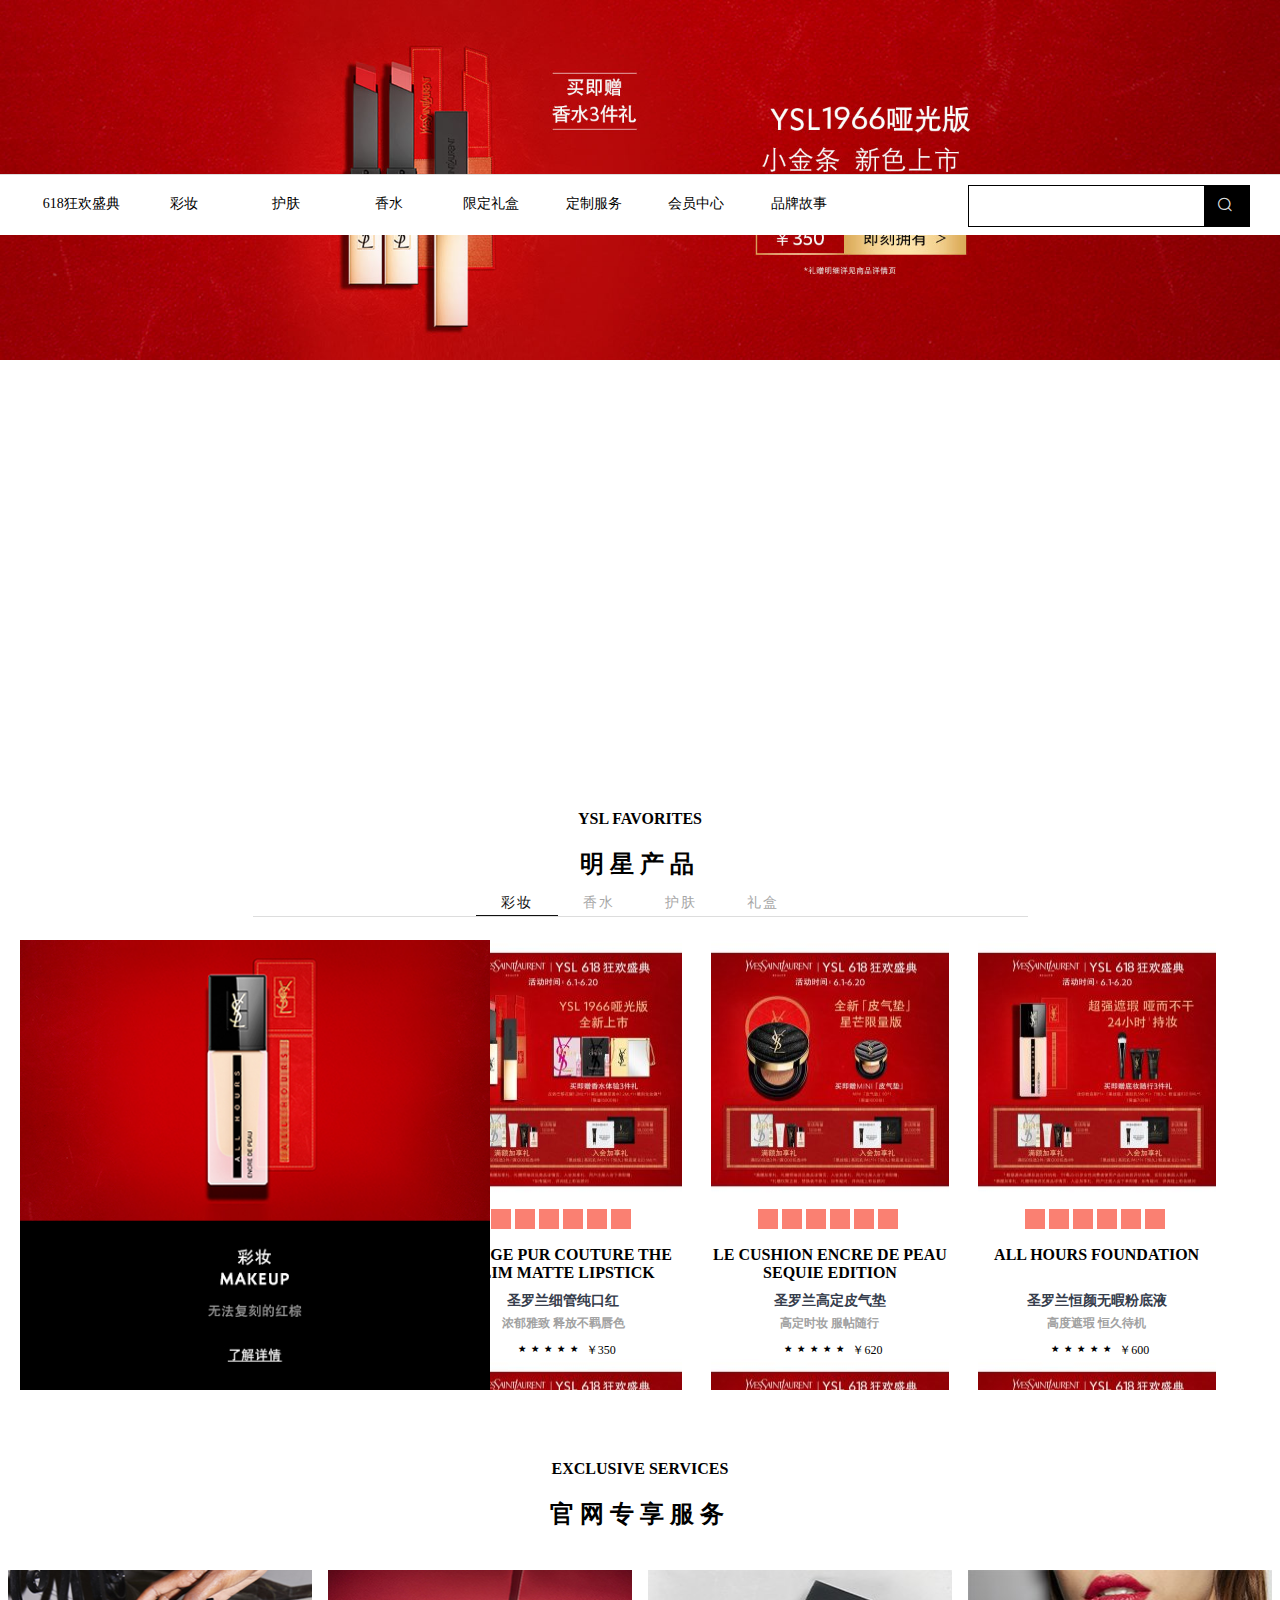
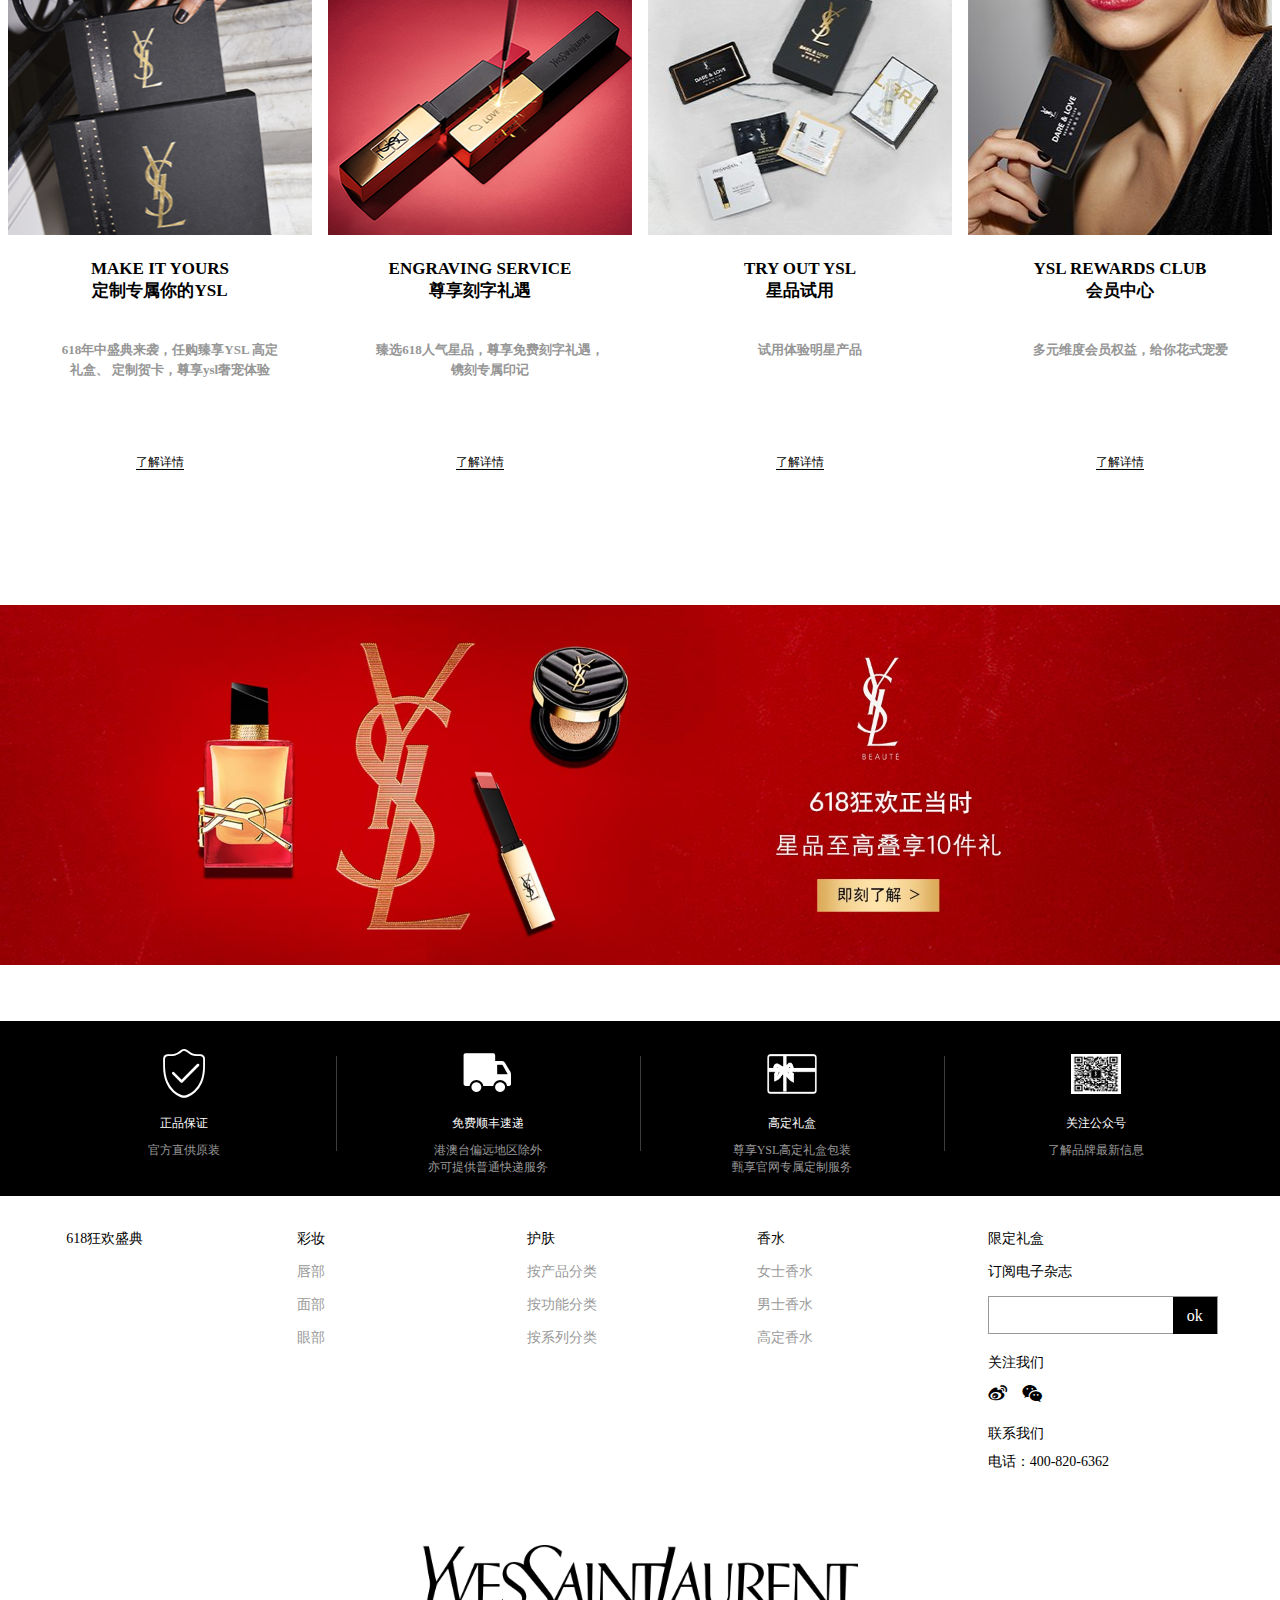
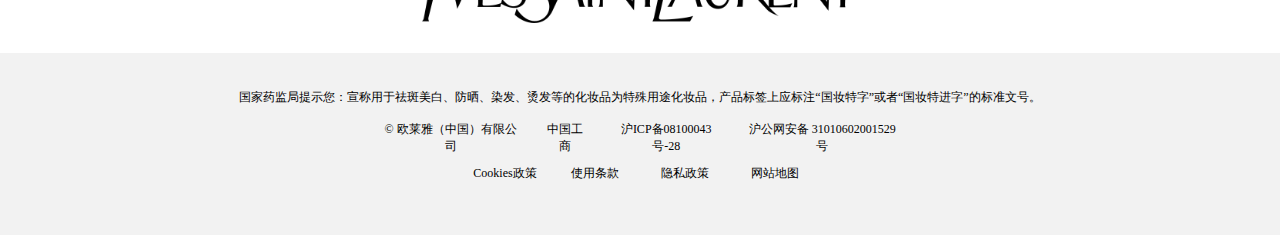
==== commit bc11007c: "第三天提交" ====
--- a/index.html
+++ b/index.html
@@ -6,6 +6,7 @@
       <meta http-equiv="X-UA-Compatible" content="IE=edge">
       <meta name="viewport" content="width=device-width, initial-scale=1.0">
       <title>ysl:圣罗兰官网</title>
+      <link rel="Shortcut Icon" href="https://res.yslbeautycn.com/favicon.ico">
       <link rel="stylesheet" href="https://cdn.bootcdn.net/ajax/libs/Swiper/6.5.8/swiper-bundle.css">
       <link rel="stylesheet" href="./css/index.css">
       <link rel="stylesheet" href="./static/font/iconfont.css">
@@ -63,9 +64,11 @@
                                     <span>关注我们</span>
                                     <span class="iconfont icon-heidian"></span>
                               </li>
-                              <li>
-                                    <span><a href="./register.html" style="color: black;">登录与注册</a></span>
+                              <li class="liTwo">
+                                    <span class="login"><a href="./login.html?ReturnUrl=./index.html"
+                                                style="color: black;">登录与注册</a></span>
                                     <span class="iconfont icon-heidian"></span>
+                                    <span class="outLogin">退出</span>
                               </li>
                               <li>
                                     <span class="iconfont icon-gouwudai1"></span>
@@ -87,7 +90,7 @@
                   </div>
                   <!-- logo -->
                   <div class="logo">
-                        <img src="./static/img/download.png" alt="">
+                        <a href="./index.html"><img src="./static/img/download.png" alt=""></a>
                   </div>
             </div>
       </header>
@@ -96,16 +99,18 @@
             <div class="navSlide">
                   <div class="navbox">
                         <ul class="nav">
-                              <li><a href="./index.html" >
+                              <li><a href="./list.html">
                                           618狂欢盛典
                                     </a></li>
-                              <li class="btn">彩妆</li>
-                              <li class="btn">护肤</li>
-                              <li class="btn">
-                                    <a href="./list.html" >
+                              <li class="btn1"><a href="./list.html">
+                                          彩妆
+                                    </a></li>
+                              <li class="btn2"><a href="./list.html">
+                                          护肤
+                                    </a></li>
+                              <li class="btn3"><a href="./list.html">
                                           香水
-                                    </a>
-                              </li>
+                                    </a></li>
                               <li>限定礼盒</li>
                               <li>定制服务</li>
                               <li>会员中心</li>
@@ -130,7 +135,7 @@
 
                   <div class="submenu">
                         <!-- 彩妆二级菜单 -->
-                        <div class="makeUpSubmenu">
+                        <div class="makeUpSubmenu makeUpSubmenu1">
                               <!-- 菜单 -->
                               <div class="submenuTop">
                                     <ul>
@@ -158,25 +163,16 @@
                               <div class="submenuButton">
                                     <div class="ImgLeft">
                                           <img src="./static/img/小金条.jpg" alt="">
-                                          <div>
-                                                <p>YSL「小金条」N°1966</p>
-                                                <p>无法复刻的红棕</p>
-                                                <a href="https://www.yslbeautycn.com/item/00286YSL">了解详情</a>
-                                          </div>
+                                          <p>YSL「小金条」N°1966</p>
                                     </div>
                                     <div class="ImgRight">
                                           <img src="./static/img/气垫.jpg" alt="">
-                                          <div>
-                                                <p>YSL「皮气垫」星芒限定版</p>
-                                                <p>高定闪片耀世来袭</p>
-                                                <a href="https://www.yslbeautycn.com/item/00820YSL">了解详情</a>
-                                          </div>
-
+                                          <p>YSL「皮气垫」星芒限定版</p>
                                     </div>
                               </div>
                         </div>
                         <!-- 护肤二级菜单 -->
-                        <div class="makeUpSubmenu">
+                        <div class="makeUpSubmenu makeUpSubmenu2">
                               <!-- 菜单 -->
                               <div class="submenuTop">
                                     <ul>
@@ -206,26 +202,17 @@
                               <div class="submenuButton">
                                     <div class="ImgLeft">
                                           <img src="./static/img/精华.jpg" alt="">
-                                          <div>
-                                                <p>圣罗兰夜皇后精华</p>
-                                                <p>细致毛孔 平滑透亮</p>
-                                                <a href="https://www.yslbeautycn.com/item/00386YSL-002">了解详情</a>
-                                          </div>
+                                          <p>圣罗兰夜皇后精华</p>
                                     </div>
                                     <div class="ImgRight">
                                           <img src="./static/img/防晒.jpg" alt="">
-                                          <div>
-                                                <p>高能小滴管防晒乳</p>
-                                                <p>高能防晒 8倍轻薄</p>
-                                                <a href="https://www.yslbeautycn.com/item/000226YSL-001">了解详情</a>
-                                          </div>
-
+                                          <p>高能小滴管防晒乳</p>
                                     </div>
                               </div>
                         </div>
 
                         <!-- 香水二级菜单 -->
-                        <div class="makeUpSubmenu">
+                        <div class="makeUpSubmenu makeUpSubmenu3">
                               <!-- 菜单 -->
                               <div class="submenuTop">
                                     <ul>
@@ -247,20 +234,11 @@
                               <div class="submenuButton">
                                     <div class="ImgLeft">
                                           <img src="./static/img/香水.jpg" alt="">
-                                          <div>
-                                                <p>全新圣罗兰女士香水</p>
-                                                <p>刚柔并济 自在由我</p>
-                                                <a href="https://www.yslbeautycn.com/item/00395YSL-002">了解详情</a>
-                                          </div>
+                                          <p>全新圣罗兰女士香水</p>
                                     </div>
                                     <div class="ImgRight">
                                           <img src="./static/img/翻转巴黎.jpg" alt="">
-                                          <div>
-                                                <p>圣罗兰反转巴黎女士香水</p>
-                                                <p>爱 就要天翻地覆</p>
-                                                <a href="https://www.yslbeautycn.com/item/000422YSL-002">了解详情</a>
-                                          </div>
-
+                                          <p>圣罗兰反转巴黎女士香水</p>
                                     </div>
                               </div>
                         </div>
@@ -271,8 +249,8 @@
       <!-- 轮播图 -->
       <div class="swiper-container" id="swiper">
             <!-- 图片 -->
-            <div class="swiper-wrapper">
-                  <div class="swiper-slide">
+            <div class="swiper-wrapper swiper-wrapper-one">
+                  <div class="swiper-slide swiper-slide-active">
                         <img src="./static/img/download.jpg" alt="">
                   </div>
                   <div class="swiper-slide">
@@ -295,7 +273,13 @@
             <div class="swiper-button-prev"></div>
             <!-- <div class="swiper-button-prev swiper-button-white"></div> -->
             <!-- 分页器 -->
-            <div class="swiper-pagination"></div>
+            <div class="swiper-pagination swiper-pagination-clickable swiper-pagination-bullets">
+                  <span class="swiper-pagination-bullet  swiper-pagination-bullet-active"></span>
+                  <span class="swiper-pagination-bullet"></span>
+                  <span class="swiper-pagination-bullet"></span>
+                  <span class="swiper-pagination-bullet"></span>
+                  <span class="swiper-pagination-bullet"></span>
+            </div>
       </div>
       <!-- 主体部分 -->
       <main>
@@ -1452,14 +1436,10 @@
       <!-- 旁边的 -->
       <aside>
             <div>
-                  <span class="iconfont icon-tubiaoSVGchuli-" style="font-size: 30px;"></span>
-                  <p>在线咨询</p>
+                  <span class="iconfont icon-tubiaoSVGchuli-" style="font-size: 26px;"></span>
             </div>
             <div class="goTop">
-                  <a href="">
-                        <span class="iconfont icon-sanjiao-r-copy" style="font-size: 30px;"></span>
-                        <p style="font-weight: 900;">TOP</p>
-                  </a>
+                  <span class="iconfont icon-sanjiao-r-copy" style="font-size: 26px; color: black;"></span>
             </div>
       </aside>
       <!-- 楼梯 -->
@@ -1602,7 +1582,9 @@
 
       <script src="https://cdn.bootcdn.net/ajax/libs/Swiper/6.5.8/swiper-bundle.js"></script>
       <script src="./static/javascripts/jQuery.js"></script>
-      <script src="https://cdn.bootcdn.net/ajax/libs/jquery.lazyload/1.9.1/jquery.lazyload.js"></script>
+      <script src="./static/javascripts/axios.min.js"></script>
+      <script src="./static/layer/layer.js"></script>
+      <script src="./js/index.js"></script>
 </body>
 
 </html>--- a/css/index.css
+++ b/css/index.css
@@ -124,7 +124,20 @@
   width: 100px;
   color: black;
   cursor: pointer;
-}
+  position: relative;
+}
+
+.header-container .header-containerLeft .header-containerRight .outLogin {
+  position: absolute;
+  top: 20px;
+  left: 20px;
+  display: none;
+}
+.header-container .header-containerLeft .header-containerRight li:nth-last-child(2) {
+  height: 50px;
+  /* background-color: red; */
+}
+
 
 .header-container .header-containerLeft .header-containerRight li:nth-last-child(1) {
   width: 150px;
@@ -164,14 +177,20 @@
   height: 50px;
 }
 
+nav {
+  width: 100%;
+  z-index: 1000;
+}
+
 nav .navSlide {
   background-color: #fff;
   width: 100%;
   z-index: 111;
+  position: relative;
 }
 
 nav .navSlide .navbox {
-  height: 50px;
+  height: 60px;
   border-top: 1px solid #ddd;
   background-color: #fff;
   width: 100%;
@@ -241,6 +260,11 @@
   position: absolute;
   background-color: #fff;
   display: none;
+  top: 60px;
+}
+
+nav .navSlide .makeUpSubmenu .submenuTop {
+  float: left;
 }
 
 nav .navSlide .makeUpSubmenu .submenuTop ul {
@@ -259,7 +283,7 @@
 }
 
 nav .navSlide .makeUpSubmenu .submenuButton {
-  width: 100%;
+  /* width: 100%; */
   background-color: #f2f2f2;
   padding: 30px;
   float: left;
@@ -268,7 +292,7 @@
 nav .navSlide .makeUpSubmenu .submenuButton .ImgLeft {
   float: left;
   padding: 30px;
-  margin: 0 30px;
+  margin: 0 40px;
 }
 
 nav .navSlide .makeUpSubmenu .submenuButton .ImgLeft div {
@@ -276,7 +300,14 @@
   float: right;
 }
 
-nav .navSlide .makeUpSubmenu .submenuButton .ImgLeft div p {
+nav .navSlide .makeUpSubmenu .submenuButton p {
+  font-weight: 700;
+  font-size: 16px;
+  text-align: center;
+  margin-top: 10px;
+}
+
+/* nav .navSlide .makeUpSubmenu .submenuButton .ImgLeft div p {
   font-size: 14px;
 }
 
@@ -292,7 +323,7 @@
 nav .navSlide .makeUpSubmenu .submenuButton .ImgLeft div a {
   font-size: 14px;
   text-decoration: underline;
-}
+} */
 
 nav .navSlide .makeUpSubmenu .submenuButton .ImgRight {
   padding: 30px;
@@ -336,10 +367,17 @@
 }
 
 #swiper .swiper-slide {
-  font-size: 100px;
-  line-height: 285px;
-  text-align: center;
-  background-color: #fff;
+  opacity: 0;
+  position: absolute;
+  left: 0;
+  top: 0;
+  z-index: 0;
+  transition: opacity 1.5s;
+}
+
+#swiper .swiper-slide-active {
+  opacity: 1;
+  z-index: 6;
 }
 
 #swiper .swiper-slide img {
@@ -350,6 +388,8 @@
 #swiper .swiper-button-next {
   width: 40px;
   height: 60px;
+  border-radius: 2px;
+  opacity: 0.9;
   background-color: #fff;
 }
 
@@ -357,6 +397,19 @@
   width: 40px;
   height: 60px;
   background-color: #fff;
+}
+
+.swiper-pagination {
+  /* background-color: red; */
+  bottom: 10px;
+  left: 0;
+  width: 100%;
+}
+
+.swiper-pagination-bullet {
+  width: 12px;
+  height: 12px;
+  margin-right: 4px;
 }
 
 main {
@@ -822,23 +875,27 @@
 
 aside {
   width: 64px;
-  background-color: antiquewhite;
+  /* background-color: antiquewhite; */
   z-index: 999;
   position: fixed;
-  bottom: 200px;
+  bottom: 100px;
   right: 0;
+  margin-right: 20px;
   display: none;
 }
 
 aside div {
-  padding: 25px 0;
-  border-bottom: 1px #636363 solid;
+  padding: 20px 0;
+  /* border-bottom: 1px #636363 solid; */
   text-align: center;
   background-color: black;
+  margin-bottom: 10px;
 }
 
 aside div:nth-last-child(1) {
-  border-bottom: 0;
+  margin-bottom: 0;
+  background-color: #fff;
+  border: 1px solid black;
 }
 
 aside div span {
@@ -851,12 +908,14 @@
 }
 
 .stairs {
-  width: 90px;
+  width: 100px;
+  height: 100px;
   position: fixed;
   left: 0;
   top: 500px;
   margin-left: 20px;
   z-index: 999;
+  display: none;
 }
 
 .stairs li {
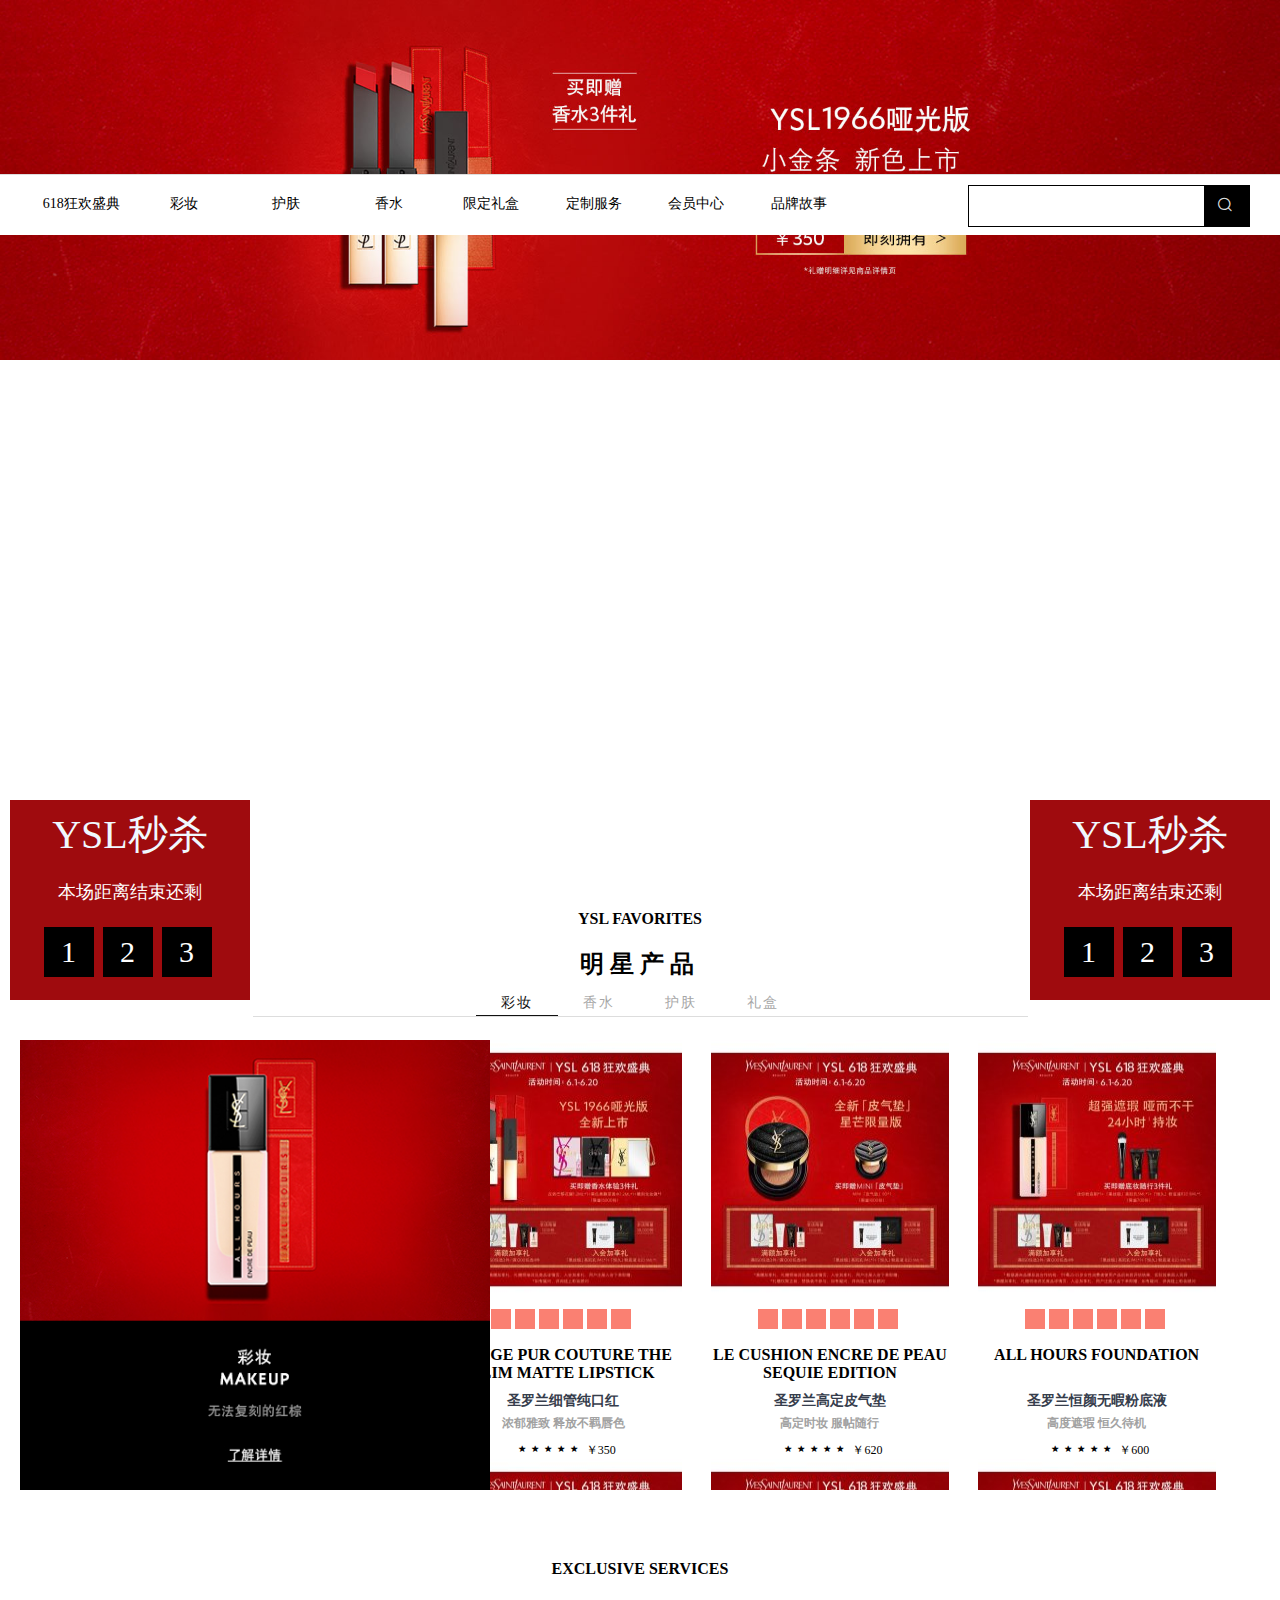
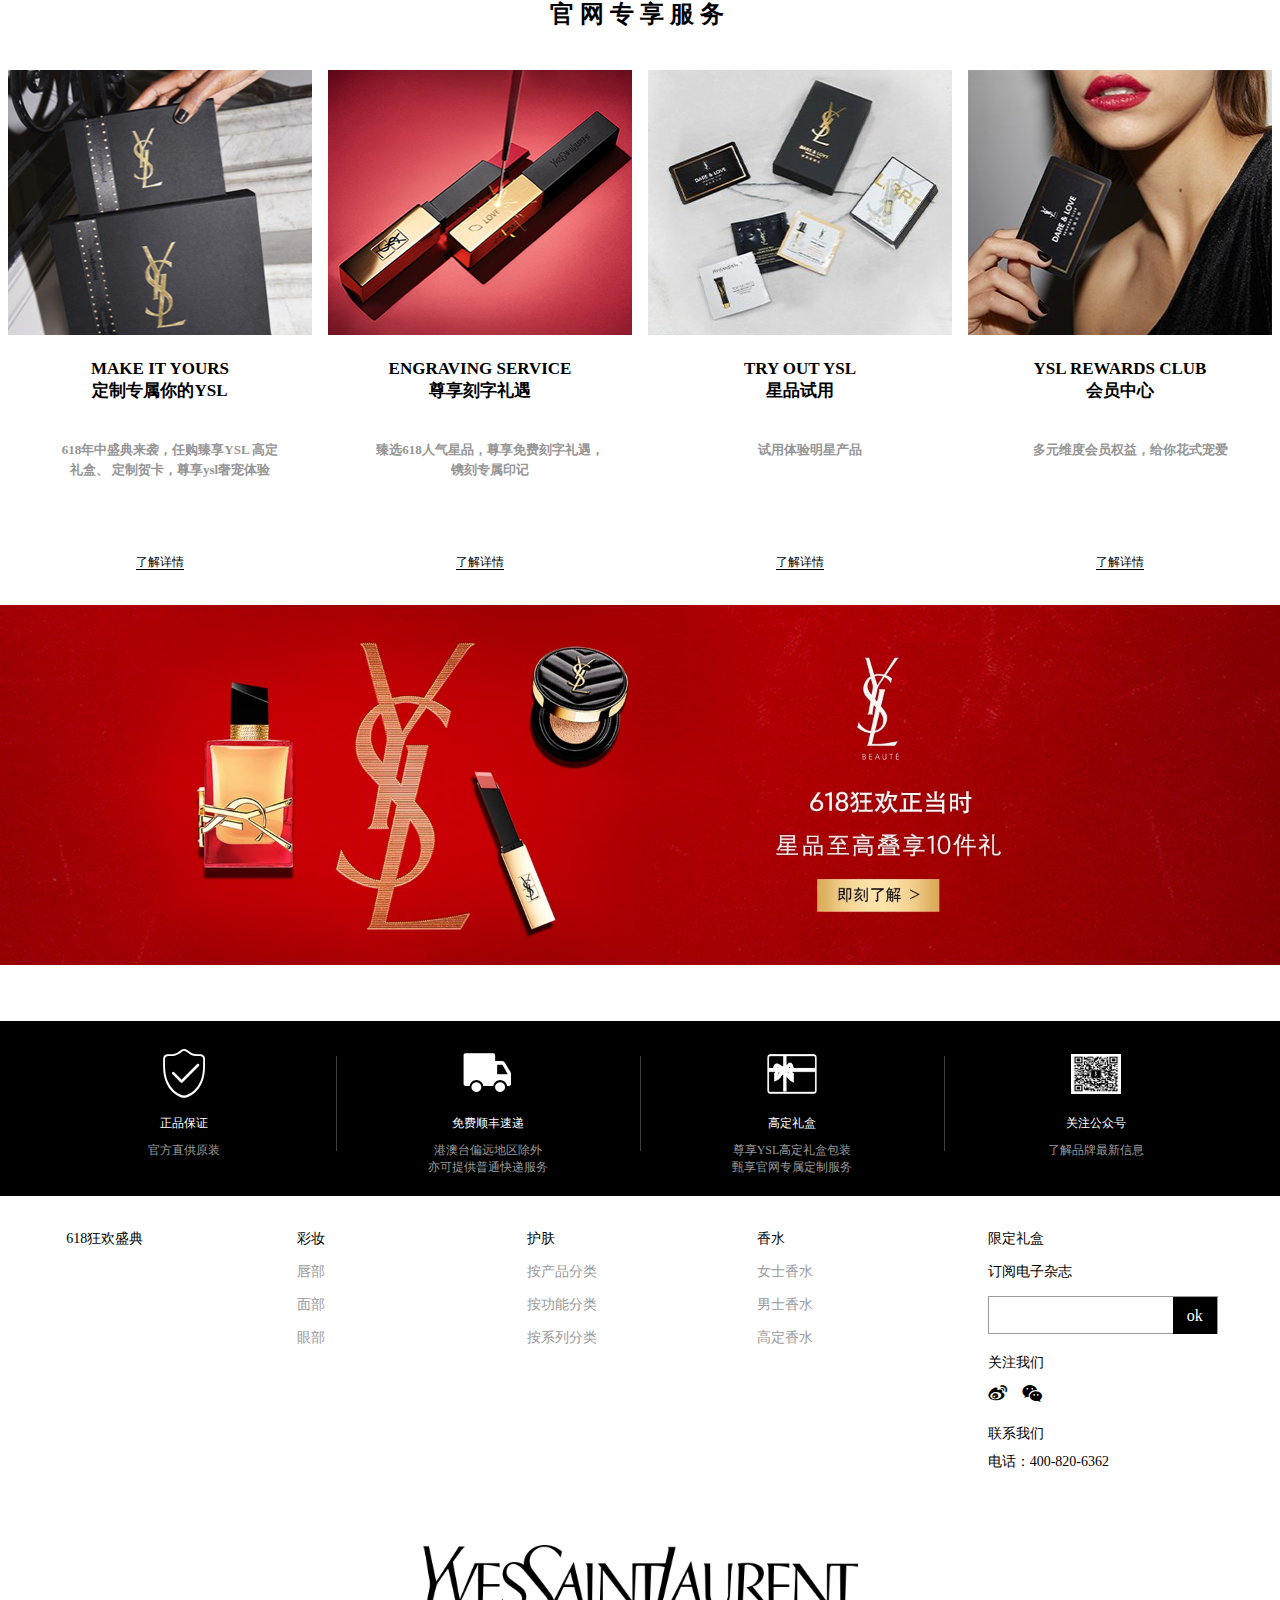
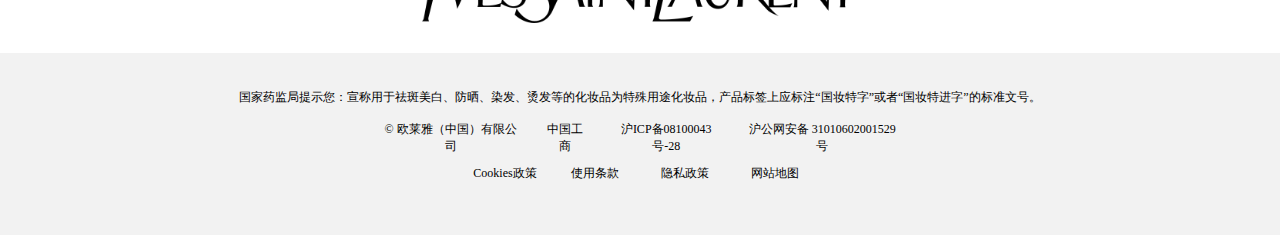
==== commit 1ae2bcdf: "第四次" ====
--- a/index.html
+++ b/index.html
@@ -1452,6 +1452,29 @@
             </ul>
       </div>
 
+      <!-- 倒计时 -->
+      <div class="timeBox">
+            <div class="txt">
+                  <div class="p1">YSL秒杀</div>
+                  <div class="p2">本场距离结束还剩</div>
+            </div>
+            <div class="times">
+                  <span class="hours">1</span>
+                  <span class="min">2</span>
+                  <span class="second">3</span>
+            </div>
+      </div>
+      <div class="timeBox2">
+            <div class="txt">
+                  <div class="p1">YSL秒杀</div>
+                  <div class="p2">本场距离结束还剩</div>
+            </div>
+            <div class="times">
+                  <span class="hours">1</span>
+                  <span class="min">2</span>
+                  <span class="second">3</span>
+            </div>
+      </div>
       <!-- 尾部 -->
       <footer class="section">
             <div class="footer-topcontent">
--- a/css/index.css
+++ b/css/index.css
@@ -133,6 +133,7 @@
   left: 20px;
   display: none;
 }
+
 .header-container .header-containerLeft .header-containerRight li:nth-last-child(2) {
   height: 50px;
   /* background-color: red; */
@@ -415,7 +416,7 @@
 main {
   width: 100%;
   position: absolute;
-  top: 800px;
+  top: 900px;
 }
 
 main p {
@@ -939,4 +940,58 @@
 .stairs li:hover {
   background-color: rgba(0, 0, 0, 0.3);
   color: #ddd;
+}
+
+.timeBox {
+  position: absolute;
+  left: 10px;
+  top: 800px;
+  width: 240px;
+  height: 200px;
+  background-color: #9F0B0E;
+  text-align: center;
+}
+
+
+.txt .p1 {
+  width: 240px;
+  height: 70px;
+  line-height: 70px;
+  color: aliceblue;
+  font-size: 40px;
+}
+
+.txt .p2 {
+  width: 240px;
+  height: 45px;
+  line-height: 45px;
+  font-size: 18px;
+  color: #fff;
+}
+
+.times {
+  width: 240px;
+  height: 74px;
+  text-align: center;
+}
+
+.times span {
+  display: inline-block;
+  margin-top: 12px;
+  width: 50px;
+  height: 50px;
+  background-color: #000;
+  margin-right: 5px;
+  font-size: 30px;
+  color: #fff;
+  line-height: 50px;
+}
+.timeBox2 {
+  position: absolute;
+  right:  10px;
+  top: 800px;
+  width: 240px;
+  height: 200px;
+  background-color: #9F0B0E;
+  text-align: center;
 }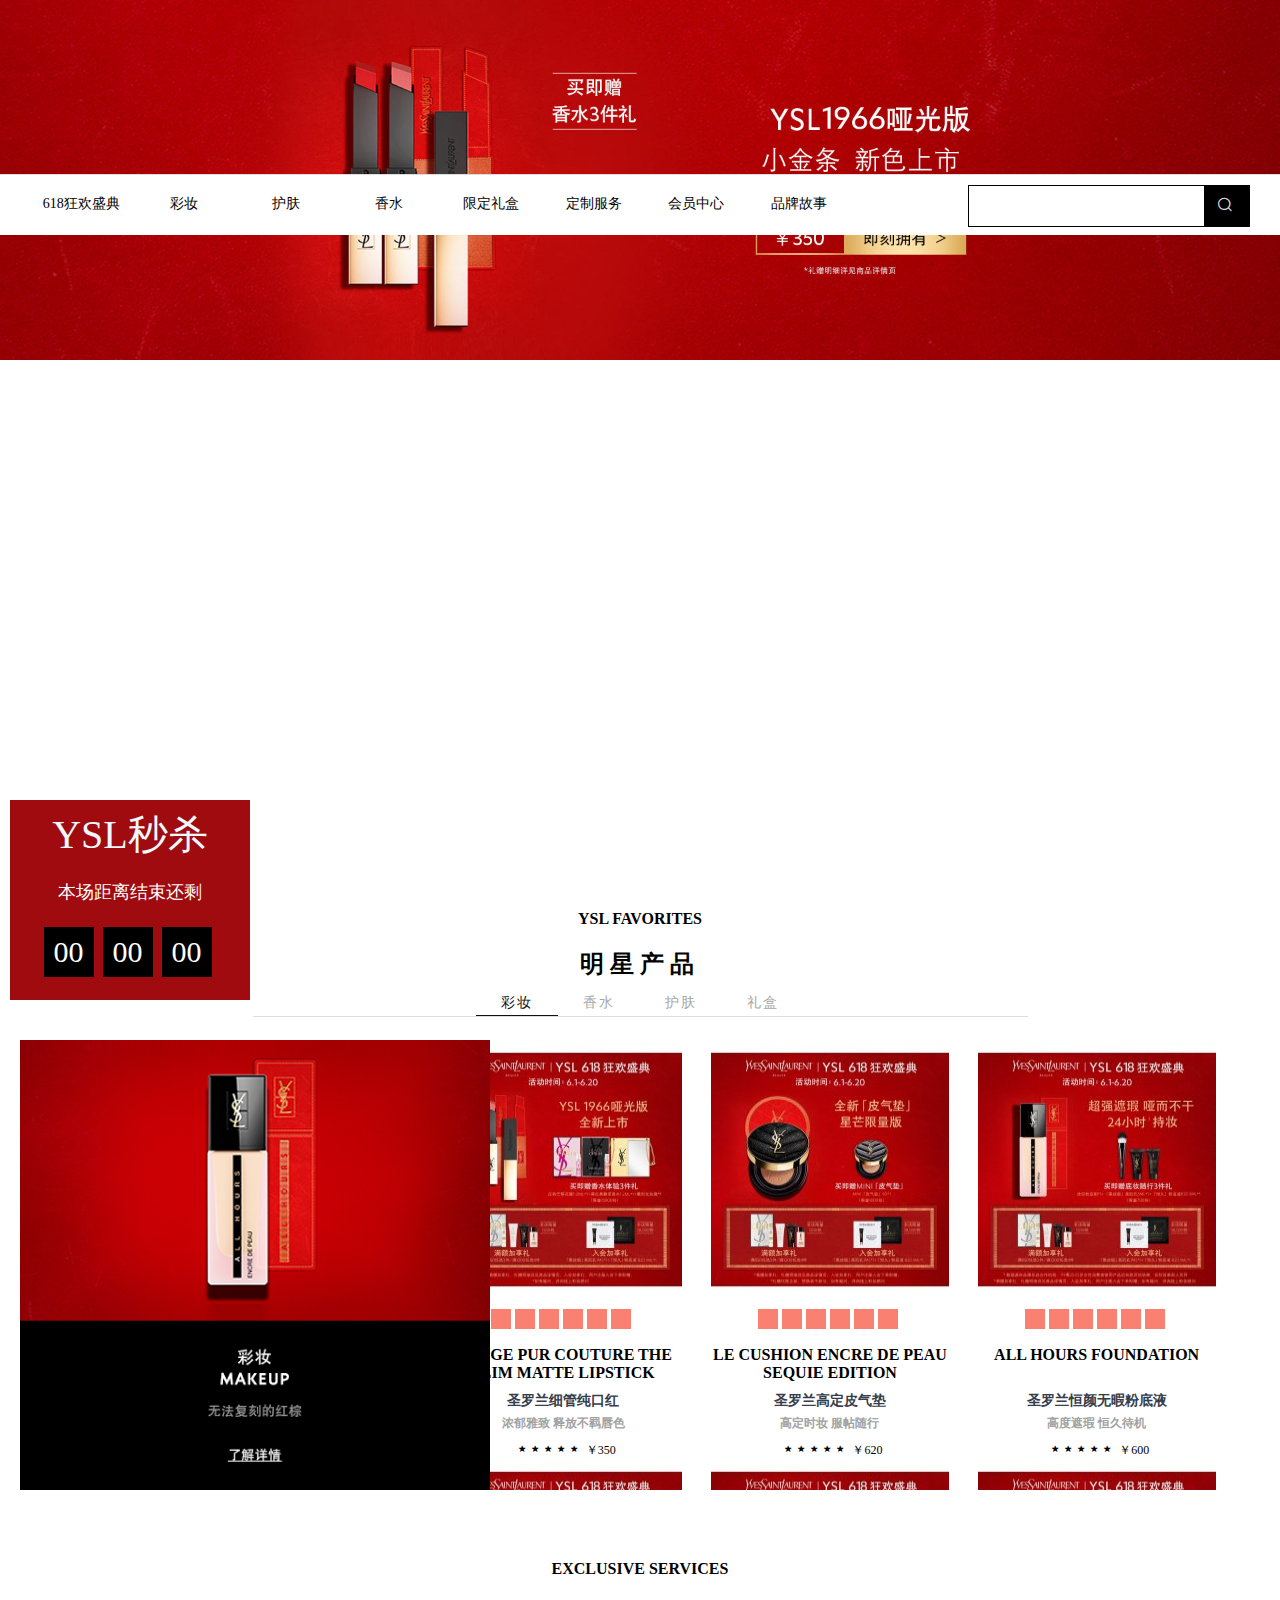
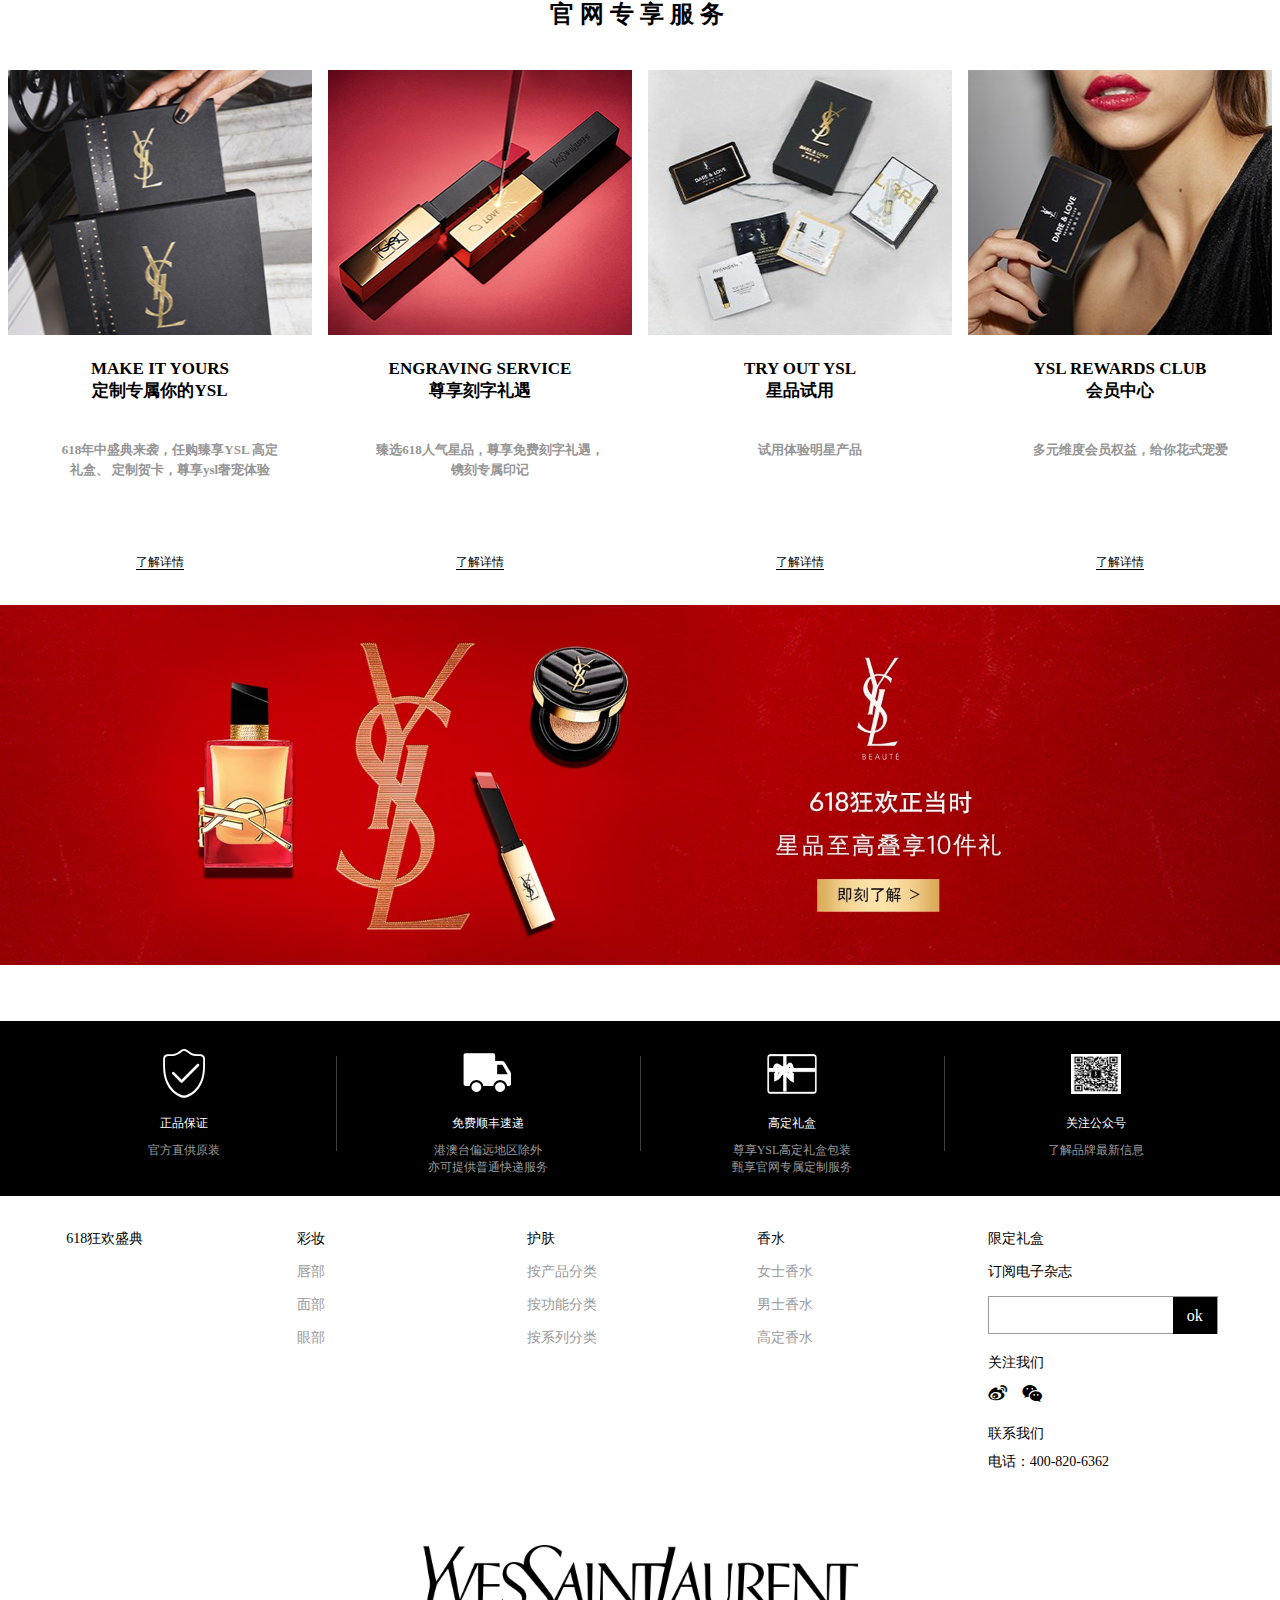
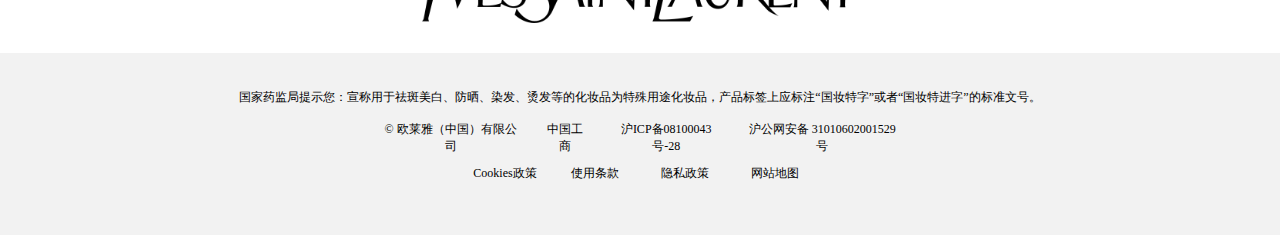
==== commit 5ea526b5: "第五次" ====
--- a/index.html
+++ b/index.html
@@ -1453,28 +1453,17 @@
       </div>
 
       <!-- 倒计时 -->
-      <div class="timeBox">
+      <a class="timeBox" href="./list.html">
             <div class="txt">
                   <div class="p1">YSL秒杀</div>
                   <div class="p2">本场距离结束还剩</div>
             </div>
             <div class="times">
-                  <span class="hours">1</span>
-                  <span class="min">2</span>
-                  <span class="second">3</span>
+                  <span class="hours">00</span>
+                  <span class="min">00</span>
+                  <span class="second">00</span>
             </div>
-      </div>
-      <div class="timeBox2">
-            <div class="txt">
-                  <div class="p1">YSL秒杀</div>
-                  <div class="p2">本场距离结束还剩</div>
-            </div>
-            <div class="times">
-                  <span class="hours">1</span>
-                  <span class="min">2</span>
-                  <span class="second">3</span>
-            </div>
-      </div>
+      </a>
       <!-- 尾部 -->
       <footer class="section">
             <div class="footer-topcontent">
--- a/css/index.css
+++ b/css/index.css
@@ -985,13 +985,4 @@
   font-size: 30px;
   color: #fff;
   line-height: 50px;
-}
-.timeBox2 {
-  position: absolute;
-  right:  10px;
-  top: 800px;
-  width: 240px;
-  height: 200px;
-  background-color: #9F0B0E;
-  text-align: center;
 }